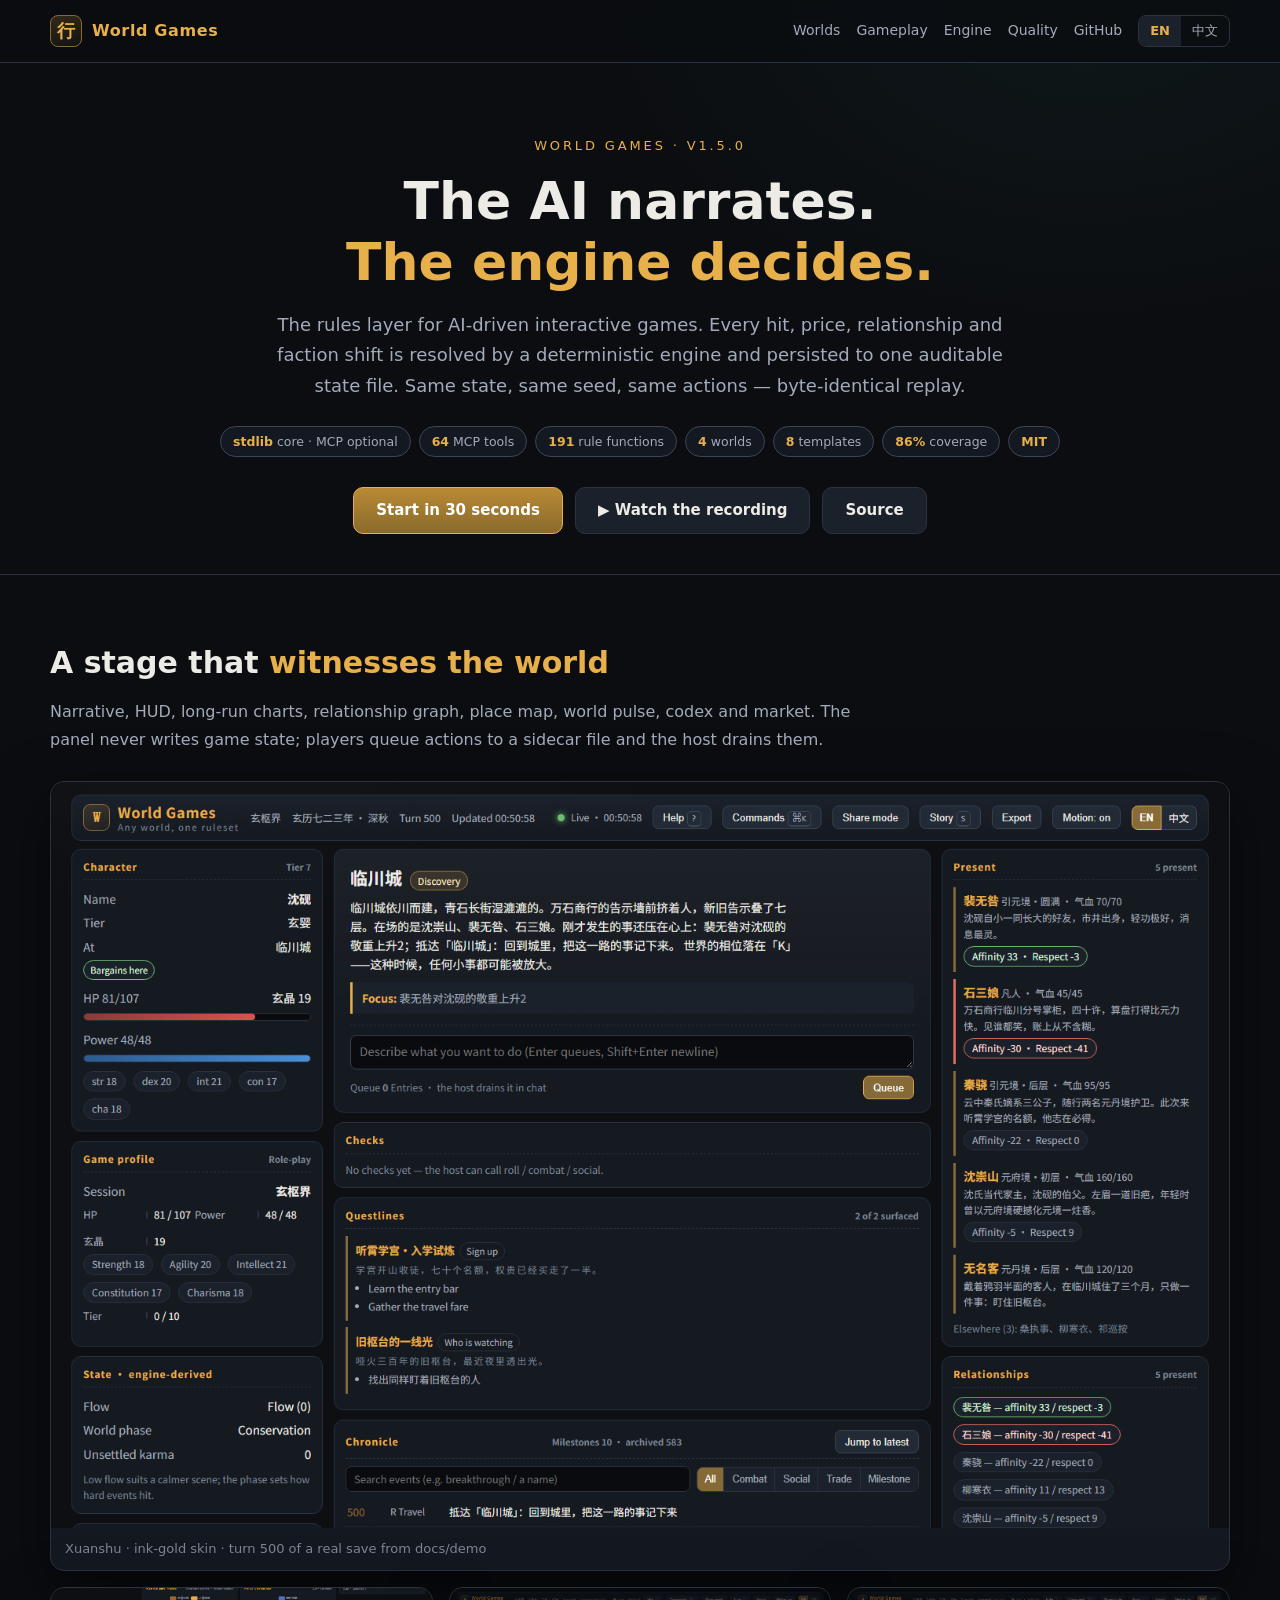
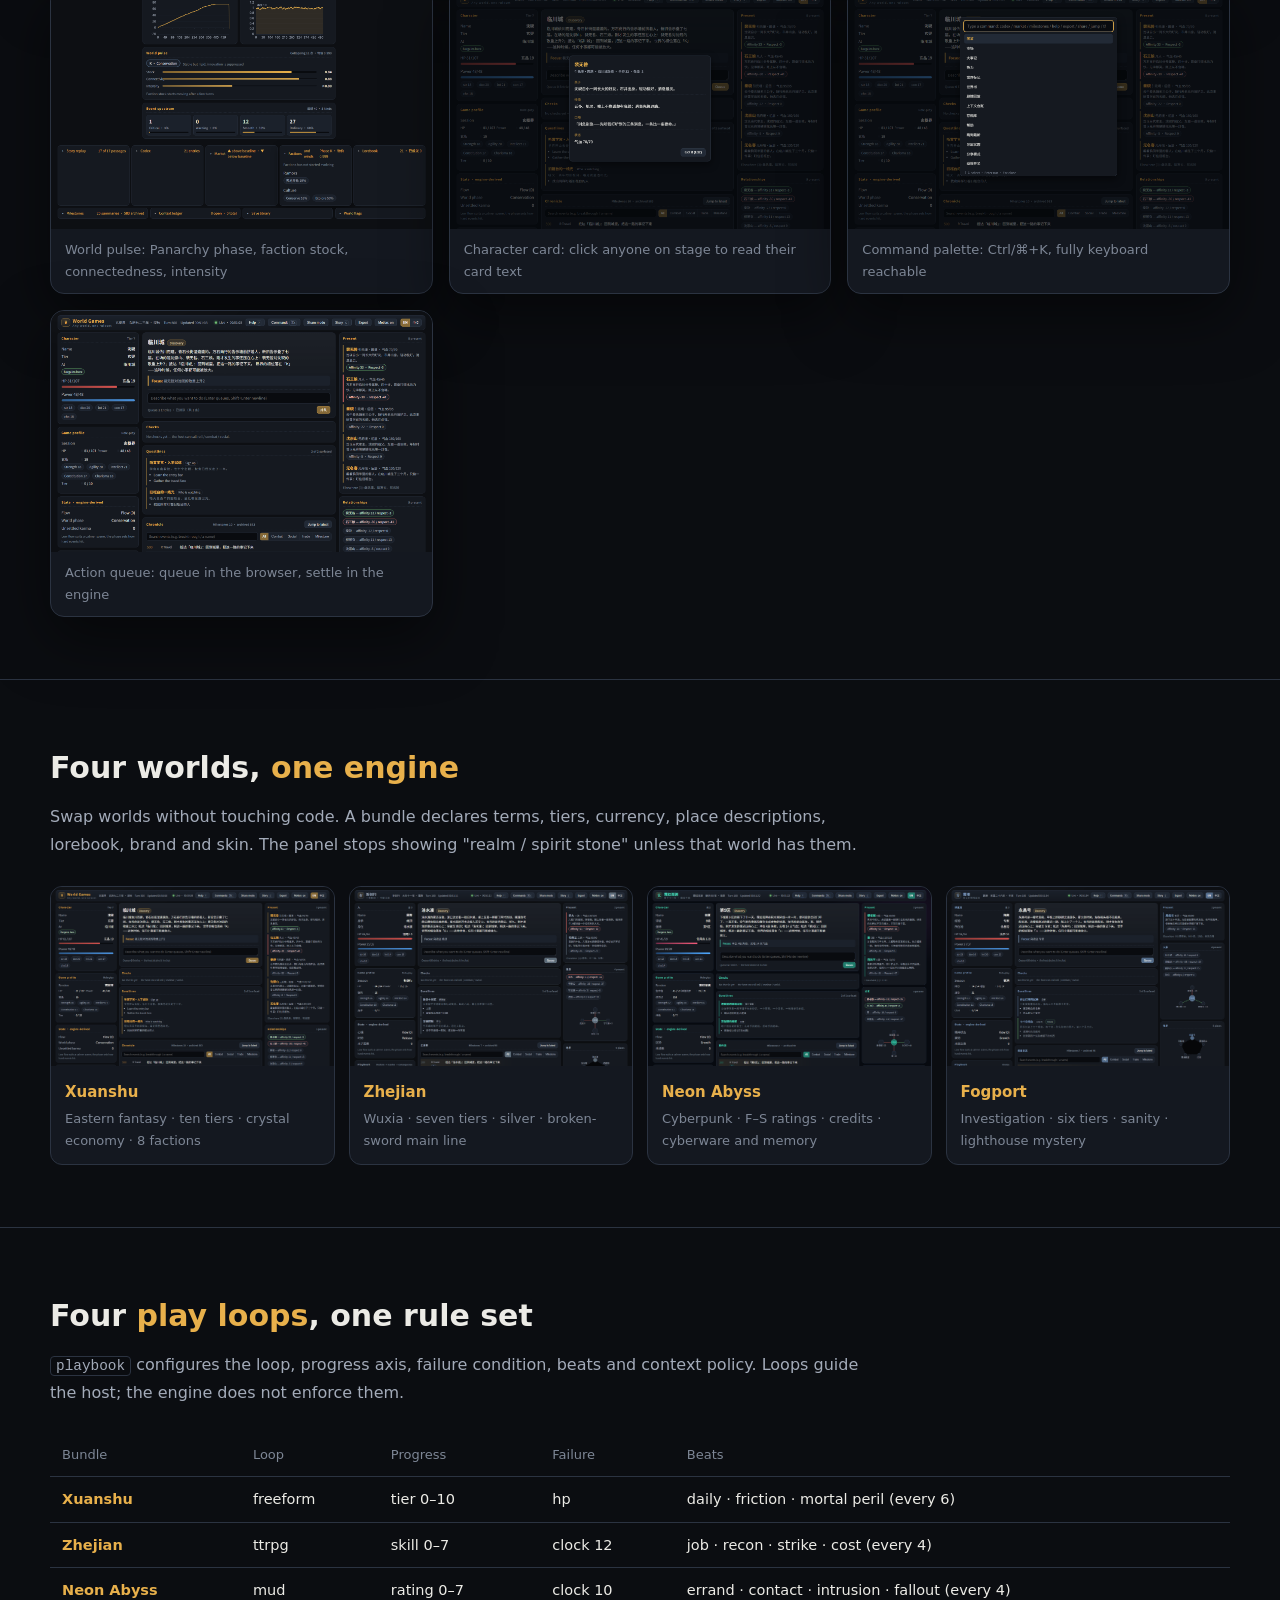
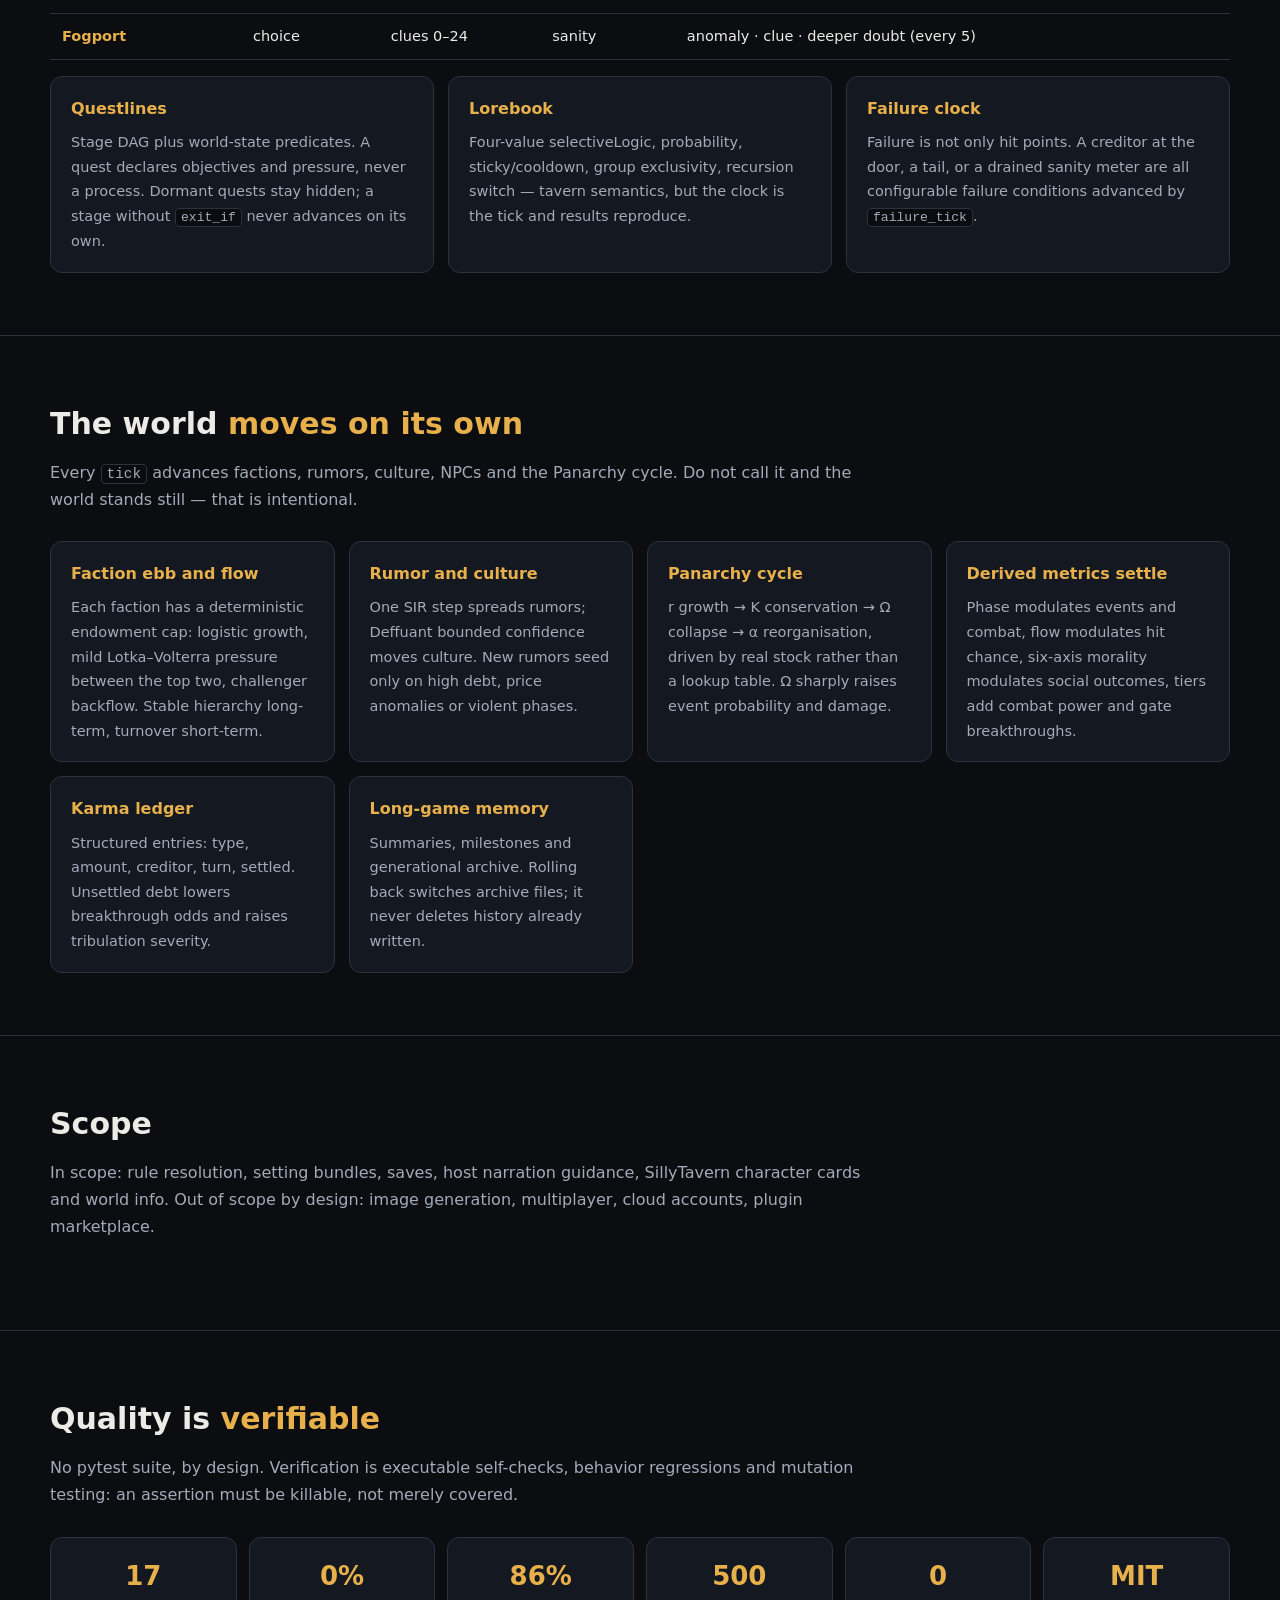
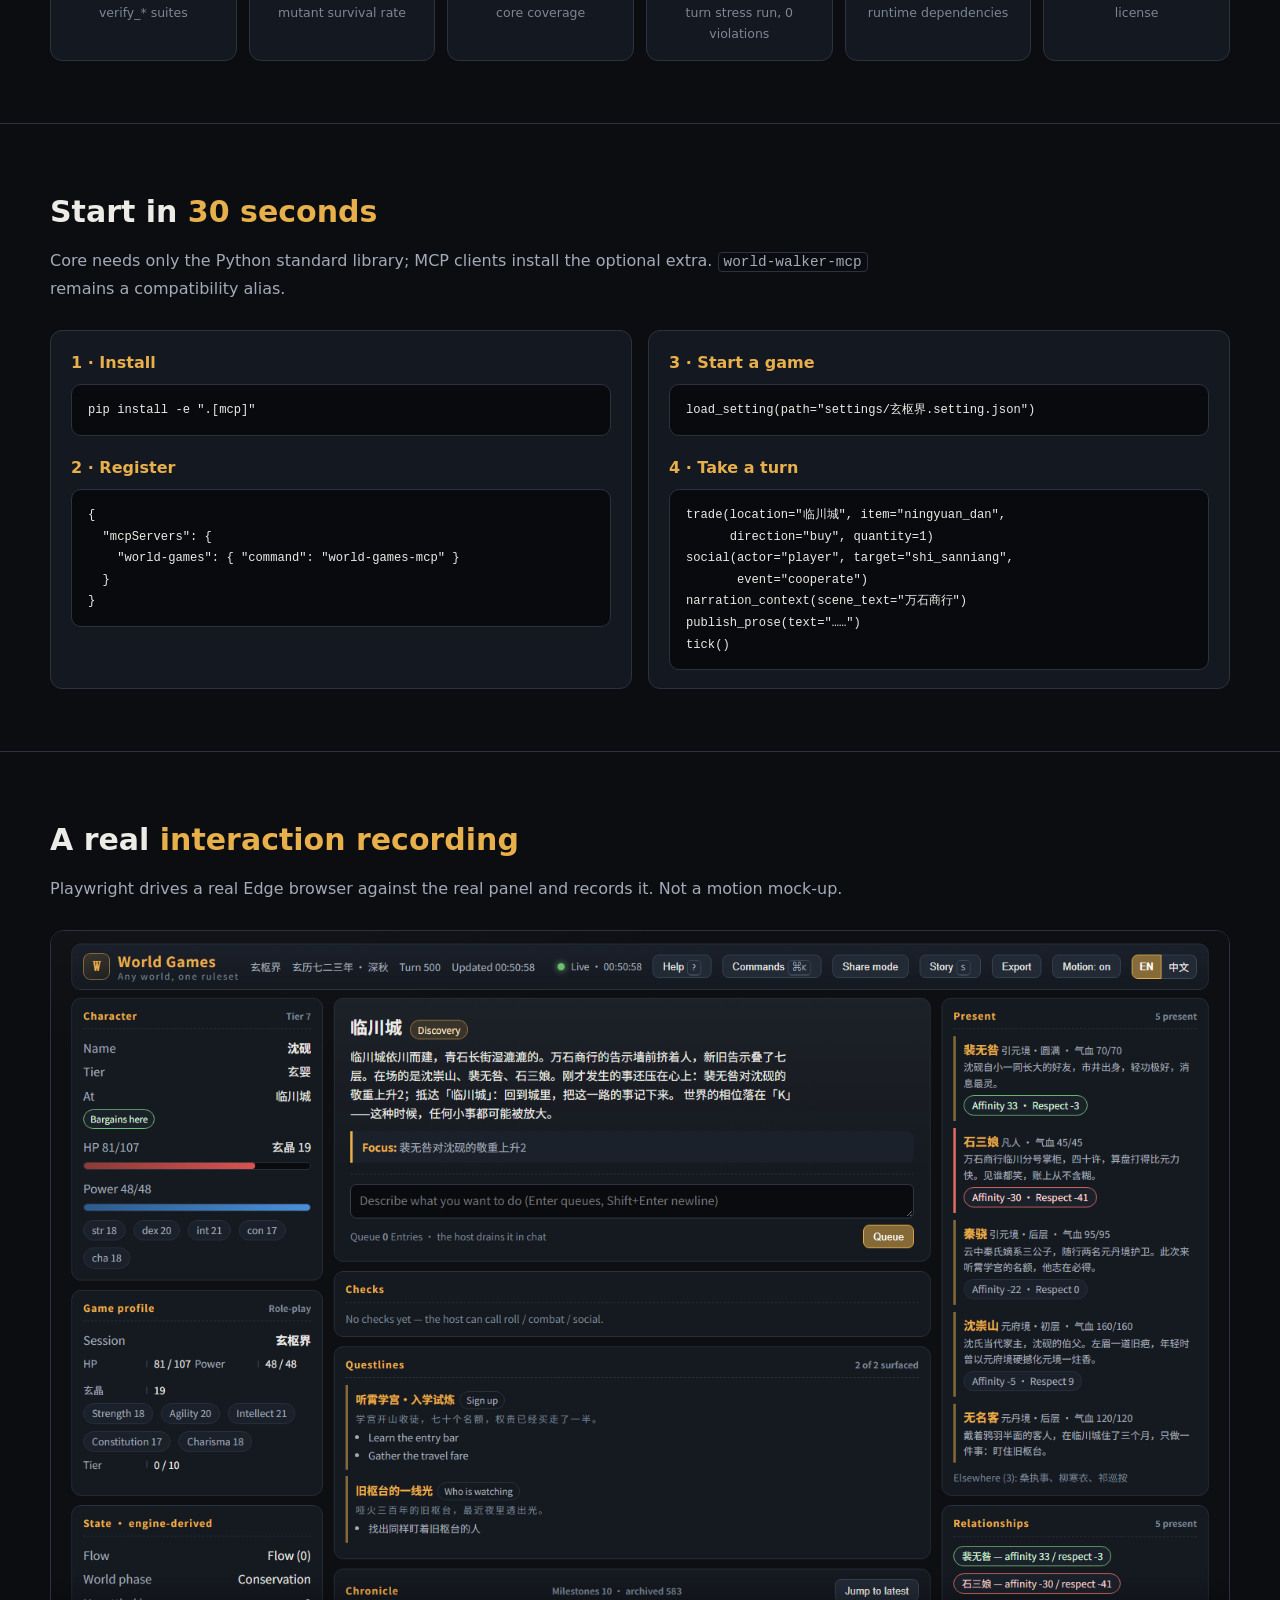
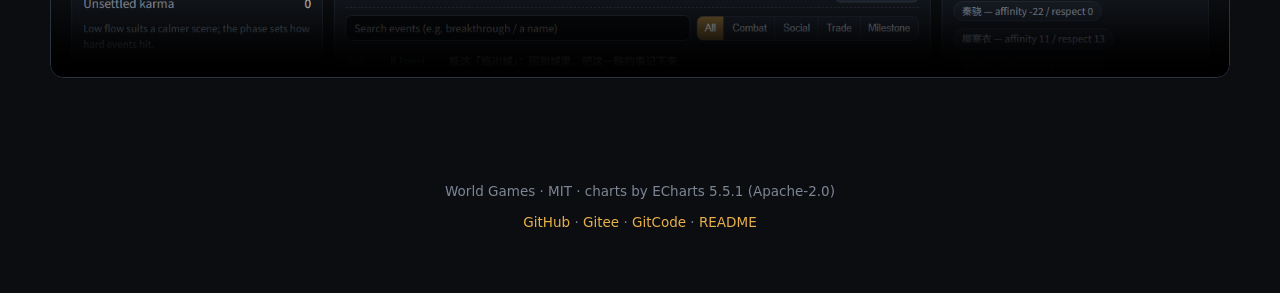
==== docs/index.html @ 20f10ef9 "chore(release): exe 走 Release 附件，不再进 git 历史 31 MB 二进制进仓库会让每次 clone 永久变重，且经 REST API 上传时 超出该网络下的可靠传输边" ====
<!DOCTYPE html>
<html lang="en">
<head>
<meta charset="UTF-8" />
<meta name="viewport" content="width=device-width, initial-scale=1" />
<title>World Games — the AI narrates, the engine decides</title>
<meta name="description" content="The rules layer for AI-driven interactive games: deterministic rule resolution, 64 MCP tools, a read-only live stage, four playable worlds." />
<meta property="og:title" content="World Games" />
<meta property="og:description" content="The AI narrates. The engine decides. 191 rule functions, 64 MCP tools, 4 playable worlds." />
<meta property="og:image" content="screenshots/stage-xuanshu.png" />
<meta property="og:type" content="website" />
<link rel="icon" href="data:image/svg+xml,%3Csvg xmlns='http://www.w3.org/2000/svg' viewBox='0 0 32 32'%3E%3Crect width='32' height='32' rx='7' fill='%230d0f13'/%3E%3Ctext x='16' y='22.5' font-size='17' text-anchor='middle' fill='%23e8b04b' font-family='serif'%3E%E8%A1%8C%3C/text%3E%3C/svg%3E" />
<style>
  :root {
    --bg: #0b0d11; --surface: #141820; --surface2: #1b212b; --line: #2b3341;
    --text: #ecebe6; --dim: #a3abb9; --faint: #7d8695;
    --accent: #e8b04b; --accent-dim: #8a6a2c; --danger: #e06c62; --success: #6fbf73;
  }
  * { box-sizing: border-box; margin: 0; padding: 0; }
  html { scroll-behavior: smooth; }
  body {
    background:
      radial-gradient(1200px 700px at 15% -10%, rgba(232,176,75,.06), transparent 60%),
      radial-gradient(900px 600px at 85% 0%, rgba(79,224,192,.05), transparent 55%),
      var(--bg);
    color: var(--text);
    font: 16px/1.7 system-ui, -apple-system, "Segoe UI", Roboto, sans-serif;
    -webkit-font-smoothing: antialiased;
  }
  a { color: var(--accent); text-decoration: none; }
  a:hover { text-decoration: underline; }
  code, pre { font-family: ui-monospace, "Cascadia Code", Consolas, monospace; }
  pre {
    background: #080a0e; border: 1px solid var(--line); border-radius: 10px;
    padding: 14px 16px; overflow: auto; font-size: 13.5px; line-height: 1.6;
  }
  code { background: #0a0c10; border: 1px solid var(--line); border-radius: 4px;
         padding: 1px 5px; font-size: .9em; }
  pre code { background: none; border: 0; padding: 0; }
  .wrap { width: min(1180px, calc(100% - 40px)); margin: 0 auto; }

  nav {
    position: sticky; top: 0; z-index: 20;
    background: rgba(11,13,17,.86); backdrop-filter: blur(10px);
    border-bottom: 1px solid var(--line);
  }
  nav .wrap { display: flex; align-items: center; gap: 18px; height: 62px; flex-wrap: wrap; }
  .brand { display: flex; align-items: center; gap: 10px; }
  .seal {
    width: 32px; height: 32px; display: grid; place-items: center;
    border: 1px solid var(--accent-dim); border-radius: 8px;
    background: linear-gradient(160deg, rgba(232,176,75,.18), rgba(232,176,75,.04));
    color: var(--accent); font-family: Georgia, serif; font-weight: 700; font-size: 18px;
  }
  .brand b { font-size: 16px; color: var(--accent); letter-spacing: .04em; }
  nav .links { margin-left: auto; display: flex; gap: 16px; flex-wrap: wrap; align-items: center; }
  nav .links a { color: var(--dim); font-size: 14px; }
  nav .links a:hover { color: var(--text); }
  .lang { display: inline-flex; border: 1px solid var(--line); border-radius: 8px; overflow: hidden; }
  .lang button {
    background: transparent; border: 0; color: var(--dim); cursor: pointer;
    font: inherit; font-size: 13px; padding: 4px 11px;
  }
  .lang button[aria-pressed="true"] { background: var(--surface2); color: var(--accent); font-weight: 600; }

  header.hero { padding: 72px 0 40px; text-align: center; }
  .eyebrow { color: var(--accent); font-size: 13px; letter-spacing: .22em; text-transform: uppercase; }
  h1 { font-size: clamp(30px, 5vw, 52px); line-height: 1.18; margin: 14px 0 16px; font-weight: 700; }
  h1 .accent { color: var(--accent); }
  .lede { color: var(--dim); font-size: clamp(15px, 1.5vw, 18px); max-width: 760px; margin: 0 auto; }
  .badges { display: flex; gap: 8px; justify-content: center; flex-wrap: wrap; margin: 24px 0 30px; }
  .badge {
    font-size: 12.5px; color: var(--dim); border: 1px solid #3b4657;
    background: var(--surface); border-radius: 999px; padding: 4px 12px;
  }
  .badge b { color: var(--accent); font-weight: 600; }
  .cta { display: flex; gap: 12px; justify-content: center; flex-wrap: wrap; }
  .btn {
    display: inline-flex; align-items: center; gap: 8px; min-height: 44px;
    padding: 10px 22px; border-radius: 10px; font-size: 15px; font-weight: 600;
    border: 1px solid var(--line); background: var(--surface2); color: var(--text);
    transition: .18s;
  }
  .btn:hover { text-decoration: none; border-color: var(--accent-dim); transform: translateY(-1px); }
  .btn.primary { background: linear-gradient(180deg, #b98a35, var(--accent-dim)); border-color: var(--accent); color: #fff; }

  section { padding: 62px 0; border-top: 1px solid var(--line); }
  h2 { font-size: clamp(22px, 3vw, 30px); margin-bottom: 10px; }
  h2 .accent { color: var(--accent); }
  .sub { color: var(--dim); margin-bottom: 28px; max-width: 820px; }

  .shot {
    border: 1px solid var(--line); border-radius: 14px; overflow: hidden;
    background: var(--surface); box-shadow: 0 20px 60px rgba(0,0,0,.5);
  }
  .shot img { display: block; width: 100%; height: auto; }
  .caption { color: var(--faint); font-size: 13px; padding: 10px 14px; }

  .grid2 { display: grid; grid-template-columns: repeat(auto-fit, minmax(300px, 1fr)); gap: 16px; }
  .grid3 { display: grid; grid-template-columns: repeat(auto-fit, minmax(240px, 1fr)); gap: 14px; }
  .card {
    background: var(--surface); border: 1px solid var(--line); border-radius: 12px;
    padding: 18px 20px;
  }
  .card h3 { font-size: 16px; color: var(--accent); margin-bottom: 8px; }
  .card p { color: var(--dim); font-size: 14.5px; }

  table { width: 100%; border-collapse: collapse; font-size: 14.5px; }
  th, td { text-align: left; padding: 10px 12px; border-bottom: 1px solid var(--line); vertical-align: top; }
  th { color: var(--faint); font-weight: 500; font-size: 13px; }
  td b { color: var(--accent); }
  .scroll { overflow-x: auto; }

  .worlds { display: grid; grid-template-columns: repeat(auto-fit, minmax(250px, 1fr)); gap: 14px; }
  .world { border: 1px solid var(--line); border-radius: 12px; overflow: hidden; background: var(--surface); }
  .world img { width: 100%; display: block; }
  .world div { padding: 12px 14px; }
  .world b { color: var(--accent); font-size: 15px; }
  .world span { display: block; color: var(--faint); font-size: 13px; margin-top: 3px; }

  .metrics { display: grid; grid-template-columns: repeat(auto-fit, minmax(140px, 1fr)); gap: 12px; }
  .metric { background: var(--surface); border: 1px solid var(--line); border-radius: 12px; padding: 16px; text-align: center; }
  .metric .n { font-size: 26px; font-weight: 700; color: var(--accent); font-variant-numeric: tabular-nums; }
  .metric .l { font-size: 12.5px; color: var(--faint); margin-top: 4px; }

  footer { padding: 40px 0 60px; color: var(--faint); font-size: 13.5px; text-align: center; }
  video { width: 100%; display: block; border-radius: 14px; border: 1px solid var(--line); background: #000; }

  /* 语言切换：未选中的语言整段隐藏，且不能与页面布局规则打架。
     用 :not([data-active=...]) 直接命中"当前不显示的语言"，
     避免 .world span { display:block } 这类更具体的规则把 hidden 覆盖掉。 */
  html[data-active="en"] [data-lang="zh"],
  html[data-active="zh"] [data-lang="en"] { display: none !important; }
  /* Before the toggle script runs (or if JS is blocked) stay English-only,
     never show both languages stacked. */
  html:not([data-active]) [data-lang="zh"] { display: none !important; }
  html[data-active="en"] tr[data-lang="zh"],
  html[data-active="zh"] tr[data-lang="en"] { display: none !important; }
  html[data-active="en"] li[data-lang="zh"],
  html[data-active="zh"] li[data-lang="en"] { display: none !important; }
  tr[data-lang] { display: table-row; }
  li[data-lang] { display: list-item; }

  @media (prefers-reduced-motion: reduce) { * { animation: none !important; transition: none !important; } }
</style>
</head>
<body>

<nav>
  <div class="wrap">
    <span class="brand"><span class="seal">行</span><b>World Games</b></span>
    <span class="links">
      <a href="#worlds"><span data-lang="en">Worlds</span><span data-lang="zh">四套世界</span></a>
      <a href="#gameplay"><span data-lang="en">Gameplay</span><span data-lang="zh">玩法</span></a>
      <a href="#mechanics"><span data-lang="en">Engine</span><span data-lang="zh">引擎</span></a>
      <a href="#quality"><span data-lang="en">Quality</span><span data-lang="zh">质量</span></a>
      <a href="https://github.com/badhope/world-walker">GitHub</a>
      <span class="lang" role="group" aria-label="Language">
        <button type="button" data-set-lang="en" aria-pressed="true">EN</button>
        <button type="button" data-set-lang="zh" aria-pressed="false">中文</button>
      </span>
    </span>
  </div>
</nav>

<header class="hero">
  <div class="wrap">
    <p class="eyebrow">World Games · v1.5.0</p>
    <h1>
      <span data-lang="en">The AI narrates.<br /><span class="accent">The engine decides.</span></span>
      <span data-lang="zh">AI 负责叙述，<span class="accent">引擎负责结算</span></span>
    </h1>
    <p class="lede">
      <span data-lang="en">The rules layer for AI-driven interactive games. Every hit, price, relationship and
      faction shift is resolved by a deterministic engine and persisted to one auditable state file.
      Same state, same seed, same actions — byte-identical replay.</span>
      <span data-lang="zh">AI 互动游戏的规则层。每一次命中、价格、关系与势力变化都由确定性引擎结算，
      写进同一份可审计的状态文件。相同状态、种子与行动序列，逐字节可复现。</span>
    </p>
    <div class="badges">
      <span class="badge"><b data-lang="en">stdlib</b><b data-lang="zh">标准库</b> <span data-lang="en">core · MCP optional</span><span data-lang="zh">核心 · MCP 可选</span></span>
      <span class="badge"><b>64</b> <span data-lang="en">MCP tools</span><span data-lang="zh">个 MCP 工具</span></span>
      <span class="badge"><b>191</b> <span data-lang="en">rule functions</span><span data-lang="zh">个规则函数</span></span>
      <span class="badge"><b>4</b> <span data-lang="en">worlds</span><span data-lang="zh">套世界</span></span>
      <span class="badge"><b>8</b> <span data-lang="en">templates</span><span data-lang="zh">套模板</span></span>
      <span class="badge"><b>86%</b> <span data-lang="en">coverage</span><span data-lang="zh">覆盖率</span></span>
      <span class="badge"><b>MIT</b></span>
    </div>
    <div class="cta">
      <a class="btn primary" href="#quickstart"><span data-lang="en">Start in 30 seconds</span><span data-lang="zh">三十秒上手</span></a>
      <a class="btn" href="screenshots/walkthrough.mp4"><span data-lang="en">▶ Watch the recording</span><span data-lang="zh">▶ 看交互录屏</span></a>
      <a class="btn" href="https://github.com/badhope/world-walker"><span data-lang="en">Source</span><span data-lang="zh">查看源码</span></a>
    </div>
  </div>
</header>

<section id="stage">
  <div class="wrap">
    <h2><span data-lang="en">A stage that <span class="accent">witnesses the world</span></span><span data-lang="zh">主舞台：<span class="accent">看世界怎么动</span></span></h2>
    <p class="sub">
      <span data-lang="en">Narrative, HUD, long-run charts, relationship graph, place map, world pulse, codex and market.
      The panel never writes game state; players queue actions to a sidecar file and the host drains them.</span>
      <span data-lang="zh">叙事、状态、曲线、关系网、地点图、世界脉搏、图鉴与市场。
      面板不写游戏状态；玩家把行动排进侧写队列，由宿主取走结算。</span>
    </p>
    <div class="shot">
      <img src="screenshots/stage-xuanshu.png" alt="Live stage, turn 500 of a real save" loading="lazy" />
      <div class="caption">
        <span data-lang="en">Xuanshu · ink-gold skin · turn 500 of a real save from docs/demo</span>
        <span data-lang="zh">玄枢界 · 墨金皮肤 · 第 500 回合（来自 docs/demo 的真实演示存档）</span>
      </div>
    </div>
    <div class="grid2" style="margin-top:16px">
      <div class="shot"><img src="screenshots/drawer-world.png" alt="World pulse" loading="lazy" /><div class="caption"><span data-lang="en">World pulse: Panarchy phase, faction stock, connectedness, intensity</span><span data-lang="zh">世界脉搏：Panarchy 相位 / 势力存量 / 连接度 / 烈度</span></div></div>
      <div class="shot"><img src="screenshots/character-card.png" alt="Character card" loading="lazy" /><div class="caption"><span data-lang="en">Character card: click anyone on stage to read their card text</span><span data-lang="zh">角色卡：点开在场人物，读卡面文字</span></div></div>
      <div class="shot"><img src="screenshots/command-palette.png" alt="Command palette" loading="lazy" /><div class="caption"><span data-lang="en">Command palette: Ctrl/⌘+K, fully keyboard reachable</span><span data-lang="zh">命令面板：Ctrl/⌘+K，全键盘可达</span></div></div>
      <div class="shot"><img src="screenshots/action-queue.png" alt="Action queue" loading="lazy" /><div class="caption"><span data-lang="en">Action queue: queue in the browser, settle in the engine</span><span data-lang="zh">行动队列：浏览器排队，引擎结算</span></div></div>
    </div>
  </div>
</section>

<section id="worlds">
  <div class="wrap">
    <h2><span data-lang="en">Four worlds, <span class="accent">one engine</span></span><span data-lang="zh">四套世界，<span class="accent">同一套引擎</span></span></h2>
    <p class="sub">
      <span data-lang="en">Swap worlds without touching code. A bundle declares terms, tiers, currency, place
      descriptions, lorebook, brand and skin. The panel stops showing "realm / spirit stone" unless that world has them.</span>
      <span data-lang="zh">换世界不改代码。设定包里写清术语、等级阶梯、货币、地点描写、世界书、品牌与皮肤。
      面板上不会再出现"境界 / 灵石 / 修行轨"——除非这个世界本就该有。</span>
    </p>
    <div class="worlds">
      <div class="world"><img src="screenshots/stage-xuanshu.png" alt="Xuanshu" loading="lazy" /><div><b>Xuanshu</b><span><span data-lang="en">Eastern fantasy · ten tiers · crystal economy · 8 factions</span><span data-lang="zh">东方玄幻 · 十阶修行 · 玄晶经济 · 8 势力</span></span></div></div>
      <div class="world"><img src="screenshots/stage-ink.png" alt="Zhejian" loading="lazy" /><div><b>Zhejian</b><span><span data-lang="en">Wuxia · seven tiers · silver · broken-sword main line</span><span data-lang="zh">武侠 · 七阶身手 · 银两 · 断剑主线</span></span></div></div>
      <div class="world"><img src="screenshots/stage-neon.png" alt="Neon Abyss" loading="lazy" /><div><b>Neon Abyss</b><span><span data-lang="en">Cyberpunk · F–S ratings · credits · cyberware and memory</span><span data-lang="zh">赛博朋克 · F–S 评级 · 信用点 · 义体与记忆</span></span></div></div>
      <div class="world"><img src="screenshots/stage-neutral.png" alt="Fogport" loading="lazy" /><div><b>Fogport</b><span><span data-lang="en">Investigation · six tiers · sanity · lighthouse mystery</span><span data-lang="zh">调查悬疑 · 六阶调查 · 理智 · 灯塔谜题</span></span></div></div>
    </div>
  </div>
</section>

<section id="gameplay">
  <div class="wrap">
    <h2><span data-lang="en">Four <span class="accent">play loops</span>, one rule set</span><span data-lang="zh">四种<span class="accent">玩法循环</span>，同一套规则</span></h2>
    <p class="sub">
      <span data-lang="en"><code>playbook</code> configures the loop, progress axis, failure condition, beats and
      context policy. Loops guide the host; the engine does not enforce them.</span>
      <span data-lang="zh"><code>playbook</code> 配置循环类型、进度轴、失败条件、节拍和上下文策略。
      玩法循环是宿主叙事指引，不由引擎强制执行。</span>
    </p>
    <div class="scroll">
      <table>
        <thead>
          <tr>
            <th><span data-lang="en">Bundle</span><span data-lang="zh">设定包</span></th>
            <th><span data-lang="en">Loop</span><span data-lang="zh">玩法循环</span></th>
            <th><span data-lang="en">Progress</span><span data-lang="zh">进度轴</span></th>
            <th><span data-lang="en">Failure</span><span data-lang="zh">失败条件</span></th>
            <th><span data-lang="en">Beats</span><span data-lang="zh">节拍</span></th>
          </tr>
        </thead>
        <tbody>
          <tr>
            <td><b>Xuanshu</b></td>
            <td><span data-lang="en">freeform</span><span data-lang="zh">自由推进 freeform</span></td>
            <td><span data-lang="en">tier 0–10</span><span data-lang="zh">修行阶 0–10</span></td>
            <td><span data-lang="en">hp</span><span data-lang="zh">重伤退场（hp）</span></td>
            <td><span data-lang="en">daily · friction · mortal peril (every 6)</span><span data-lang="zh">日常修行 → 势力摩擦 → 生死一线（每 6 回合）</span></td>
          </tr>
          <tr>
            <td><b>Zhejian</b></td>
            <td><span data-lang="en">ttrpg</span><span data-lang="zh">声明→判定→后果 ttrpg</span></td>
            <td><span data-lang="en">skill 0–7</span><span data-lang="zh">身手 0–7</span></td>
            <td><span data-lang="en">clock 12</span><span data-lang="zh">债主上门（clock 12）</span></td>
            <td><span data-lang="en">job · recon · strike · cost (every 4)</span><span data-lang="zh">接活 → 踩点 → 动手 → 代价（每 4 回合）</span></td>
          </tr>
          <tr>
            <td><b>Neon Abyss</b></td>
            <td><span data-lang="en">mud</span><span data-lang="zh">地点与命令 mud</span></td>
            <td><span data-lang="en">rating 0–7</span><span data-lang="zh">评级 0–7</span></td>
            <td><span data-lang="en">clock 10</span><span data-lang="zh">被盯上（clock 10）</span></td>
            <td><span data-lang="en">errand · contact · intrusion · fallout (every 4)</span><span data-lang="zh">跑腿 → 接头 → 侵入 → 翻车（每 4 回合）</span></td>
          </tr>
          <tr>
            <td><b>Fogport</b></td>
            <td><span data-lang="en">choice</span><span data-lang="zh">选项推进 choice</span></td>
            <td><span data-lang="en">clues 0–24</span><span data-lang="zh">线索 0–24</span></td>
            <td><span data-lang="en">sanity</span><span data-lang="zh">理智（sanity）</span></td>
            <td><span data-lang="en">anomaly · clue · deeper doubt (every 5)</span><span data-lang="zh">异常 → 线索 → 更深的疑问（每 5 回合）</span></td>
          </tr>
        </tbody>
      </table>
    </div>
    <div class="grid3" style="margin-top:16px">
      <div class="card"><h3><span data-lang="en">Questlines</span><span data-lang="zh">事业线</span></h3><p><span data-lang="en">Stage DAG plus world-state predicates. A quest declares objectives and pressure, never a process. Dormant quests stay hidden; a stage without <code>exit_if</code> never advances on its own.</span><span data-lang="zh">stage DAG + 世界状态谓词。任务只声明目标与压力，不声明过程；dormant 的线不显示，没 <code>exit_if</code> 的一幕永不自动推进。</span></p></div>
      <div class="card"><h3><span data-lang="en">Lorebook</span><span data-lang="zh">世界书</span></h3><p><span data-lang="en">Four-value selectiveLogic, probability, sticky/cooldown, group exclusivity, recursion switch — tavern semantics, but the clock is the tick and results reproduce.</span><span data-lang="zh">selectiveLogic 四值、概率、sticky/cooldown、同组互斥、递归开关——与酒馆语义对齐，但时间是 tick，可复现。</span></p></div>
      <div class="card"><h3><span data-lang="en">Failure clock</span><span data-lang="zh">失败钟</span></h3><p><span data-lang="en">Failure is not only hit points. A creditor at the door, a tail, or a drained sanity meter are all configurable failure conditions advanced by <code>failure_tick</code>.</span><span data-lang="zh">不是"扣血才算失败"：债主上门、被盯上、理智耗尽都是可配置的失败条件，由 <code>failure_tick</code> 推进。</span></p></div>
    </div>
  </div>
</section>

<section id="mechanics">
  <div class="wrap">
    <h2><span data-lang="en">The world <span class="accent">moves on its own</span></span><span data-lang="zh">世界<span class="accent">自己会动</span></span></h2>
    <p class="sub">
      <span data-lang="en">Every <code>tick</code> advances factions, rumors, culture, NPCs and the Panarchy cycle.
      Do not call it and the world stands still — that is intentional.</span>
      <span data-lang="zh">宿主调用 <code>tick</code> 时推进世界演化，包括势力、谣言、风气、NPC 与 Panarchy 相位。
      不调用时世界不会自行推进。</span>
    </p>
    <div class="grid3">
      <div class="card"><h3><span data-lang="en">Faction ebb and flow</span><span data-lang="zh">势力消长</span></h3><p><span data-lang="en">Each faction has a deterministic endowment cap: logistic growth, mild Lotka–Volterra pressure between the top two, challenger backflow. Stable hierarchy long-term, turnover short-term.</span><span data-lang="zh">每个势力有确定性禀赋上限，logistic 增长 + 头部两家 Lotka–Volterra 温和压制 + 挑战者回流。长期有格局，短期有换手。</span></p></div>
      <div class="card"><h3><span data-lang="en">Rumor and culture</span><span data-lang="zh">谣言与风气</span></h3><p><span data-lang="en">One SIR step spreads rumors; Deffuant bounded confidence moves culture. New rumors seed only on high debt, price anomalies or violent phases.</span><span data-lang="zh">SIR 一步传播谣言，Deffuant 有界信任推动风气。业债高、物价异动、相位剧烈时才播种新传闻。</span></p></div>
      <div class="card"><h3><span data-lang="en">Panarchy cycle</span><span data-lang="zh">Panarchy 四段环</span></h3><p><span data-lang="en">r growth → K conservation → Ω collapse → α reorganisation, driven by real stock rather than a lookup table. Ω sharply raises event probability and damage.</span><span data-lang="zh">r 增长 → K 守恒 → Ω 崩溃 → α 重组，由真实存量驱动，不是查表。Ω 期事件概率与伤害显著更高。</span></p></div>
      <div class="card"><h3><span data-lang="en">Derived metrics settle</span><span data-lang="zh">派生指标进结算</span></h3><p><span data-lang="en">Phase modulates events and combat, flow modulates hit chance, six-axis morality modulates social outcomes, tiers add combat power and gate breakthroughs.</span><span data-lang="zh">相位调制事件与战斗，心流调制命中，六维道德调制社交，等级阶梯给战力加成并限制突破。</span></p></div>
      <div class="card"><h3><span data-lang="en">Karma ledger</span><span data-lang="zh">因果债</span></h3><p><span data-lang="en">Structured entries: type, amount, creditor, turn, settled. Unsettled debt lowers breakthrough odds and raises tribulation severity.</span><span data-lang="zh">结构化账本：类型 / 金额 / 债主 / 回合 / 是否结清。未清债务压低突破成功率，并进入"天劫"强度。</span></p></div>
      <div class="card"><h3><span data-lang="en">Long-game memory</span><span data-lang="zh">长局记忆</span></h3><p><span data-lang="en">Summaries, milestones and generational archive. Rolling back switches archive files; it never deletes history already written.</span><span data-lang="zh">摘要 + 大事记 + 世代归档。回退只切换归档文件，绝不删除已写下的历史。</span></p></div>
    </div>
  </div>
</section>

<section id="compare">
  <div class="wrap">
    <h2><span data-lang="en">Scope</span><span data-lang="zh">项目<span class="accent">范围</span></span></h2>
    <p class="sub">
      <span data-lang="en">In scope: rule resolution, setting bundles, saves, host narration guidance, SillyTavern
      character cards and world info. Out of scope by design: image generation, multiplayer, cloud accounts,
      plugin marketplace.</span>
      <span data-lang="zh">提供规则结算、设定包、存档和宿主叙事指引，并支持读取 SillyTavern 角色卡与世界书。
      明确不做：图像生成、多人联机、云端账号体系、插件市场。</span>
    </p>
  </div>
</section>

<section id="quality">
  <div class="wrap">
    <h2><span data-lang="en">Quality is <span class="accent">verifiable</span></span><span data-lang="zh">质量是<span class="accent">可验证的</span></span></h2>
    <p class="sub">
      <span data-lang="en">No pytest suite, by design. Verification is executable self-checks, behavior regressions
      and mutation testing: an assertion must be killable, not merely covered.</span>
      <span data-lang="zh">没有 pytest 套件，这是设计选择。验证包括可执行自检、行为回归和变异测试：
      断言必须能被"改坏代码"杀死，而不是只被覆盖率统计到。</span>
    </p>
    <div class="metrics">
      <div class="metric"><div class="n">17</div><div class="l"><span data-lang="en">verify_* suites</span><span data-lang="zh">个 verify_* 自检</span></div></div>
      <div class="metric"><div class="n">0%</div><div class="l"><span data-lang="en">mutant survival rate</span><span data-lang="zh">变异存活率</span></div></div>
      <div class="metric"><div class="n">86%</div><div class="l"><span data-lang="en">core coverage</span><span data-lang="zh">核心域覆盖率</span></div></div>
      <div class="metric"><div class="n">500</div><div class="l"><span data-lang="en">turn stress run, 0 violations</span><span data-lang="zh">轮真实压测，0 违规</span></div></div>
      <div class="metric"><div class="n">0</div><div class="l"><span data-lang="en">runtime dependencies</span><span data-lang="zh">个运行时依赖</span></div></div>
      <div class="metric"><div class="n">MIT</div><div class="l"><span data-lang="en">license</span><span data-lang="zh">许可</span></div></div>
    </div>
  </div>
</section>

<section id="quickstart">
  <div class="wrap">
    <h2><span data-lang="en">Start in <span class="accent">30 seconds</span></span><span data-lang="zh">三十秒<span class="accent">上手</span></span></h2>
    <p class="sub">
      <span data-lang="en">Core needs only the Python standard library; MCP clients install the optional extra.
      <code>world-walker-mcp</code> remains a compatibility alias.</span>
      <span data-lang="zh">核心仅需 Python 标准库；MCP 客户端需要安装可选依赖。旧命令 world-walker-mcp 保留为兼容别名。</span>
    </p>
    <div class="grid2">
      <div class="card">
        <h3>1 · <span data-lang="en">Install</span><span data-lang="zh">安装</span></h3>
        <pre><code>pip install -e ".[mcp]"</code></pre>
        <h3 style="margin-top:18px">2 · <span data-lang="en">Register</span><span data-lang="zh">接入</span></h3>
        <pre><code>{
  "mcpServers": {
    "world-games": { "command": "world-games-mcp" }
  }
}</code></pre>
      </div>
      <div class="card">
        <h3>3 · <span data-lang="en">Start a game</span><span data-lang="zh">开一局</span></h3>
        <pre><code>load_setting(path="settings/玄枢界.setting.json")</code></pre>
        <h3 style="margin-top:18px">4 · <span data-lang="en">Take a turn</span><span data-lang="zh">走一步</span></h3>
        <pre><code>trade(location="临川城", item="ningyuan_dan",
      direction="buy", quantity=1)
social(actor="player", target="shi_sanniang",
       event="cooperate")
narration_context(scene_text="万石商行")
publish_prose(text="……")
tick()</code></pre>
      </div>
    </div>
  </div>
</section>

<section id="video">
  <div class="wrap">
    <h2><span data-lang="en">A real <span class="accent">interaction recording</span></span><span data-lang="zh">真实交互<span class="accent">录屏</span></span></h2>
    <p class="sub">
      <span data-lang="en">Playwright drives a real Edge browser against the real panel and records it. Not a motion mock-up.</span>
      <span data-lang="zh">Playwright 在真实 Edge 中操作真实面板并录制，不是动效演示稿。</span>
    </p>
    <video controls preload="metadata" poster="screenshots/stage-xuanshu.png">
      <source src="screenshots/walkthrough.mp4" type="video/mp4" />
      <span data-lang="en">Your browser does not support video. <a href="screenshots/walkthrough.mp4">Download it</a>.</span>
      <span data-lang="zh">你的浏览器不支持 video 标签，可直接 <a href="screenshots/walkthrough.mp4">下载观看</a>。</span>
    </video>
  </div>
</section>

<footer>
  <div class="wrap">
    <p>World Games · MIT · <span data-lang="en">charts by ECharts 5.5.1 (Apache-2.0)</span><span data-lang="zh">图表库 ECharts 5.5.1（Apache-2.0）</span></p>
    <p style="margin-top:8px">
      <a href="https://github.com/badhope/world-walker">GitHub</a> ·
      <a href="https://gitee.com/badhope/world-walker">Gitee</a> ·
      <a href="https://gitcode.com/badhope/world-walker">GitCode</a> ·
      <a href="https://github.com/badhope/world-walker#readme">README</a>
    </p>
  </div>
</footer>

<script>
(function () {
  var root = document.documentElement;
  var buttons = document.querySelectorAll('[data-set-lang]');
  var stored = null;
  try { stored = localStorage.getItem('wg-lang'); } catch (e) { /* storage blocked */ }
  var initial = stored === 'zh' || stored === 'en' ? stored : 'en';

  function apply(lang) {
    root.setAttribute('data-active', lang);
    root.setAttribute('lang', lang === 'zh' ? 'zh-CN' : 'en');
    for (var i = 0; i < buttons.length; i++) {
      buttons[i].setAttribute('aria-pressed', buttons[i].getAttribute('data-set-lang') === lang ? 'true' : 'false');
    }
    try { localStorage.setItem('wg-lang', lang); } catch (e) { /* storage blocked */ }
  }

  for (var i = 0; i < buttons.length; i++) {
    buttons[i].addEventListener('click', function () { apply(this.getAttribute('data-set-lang')); });
  }
  apply(initial);
})();
</script>

</body>
</html>
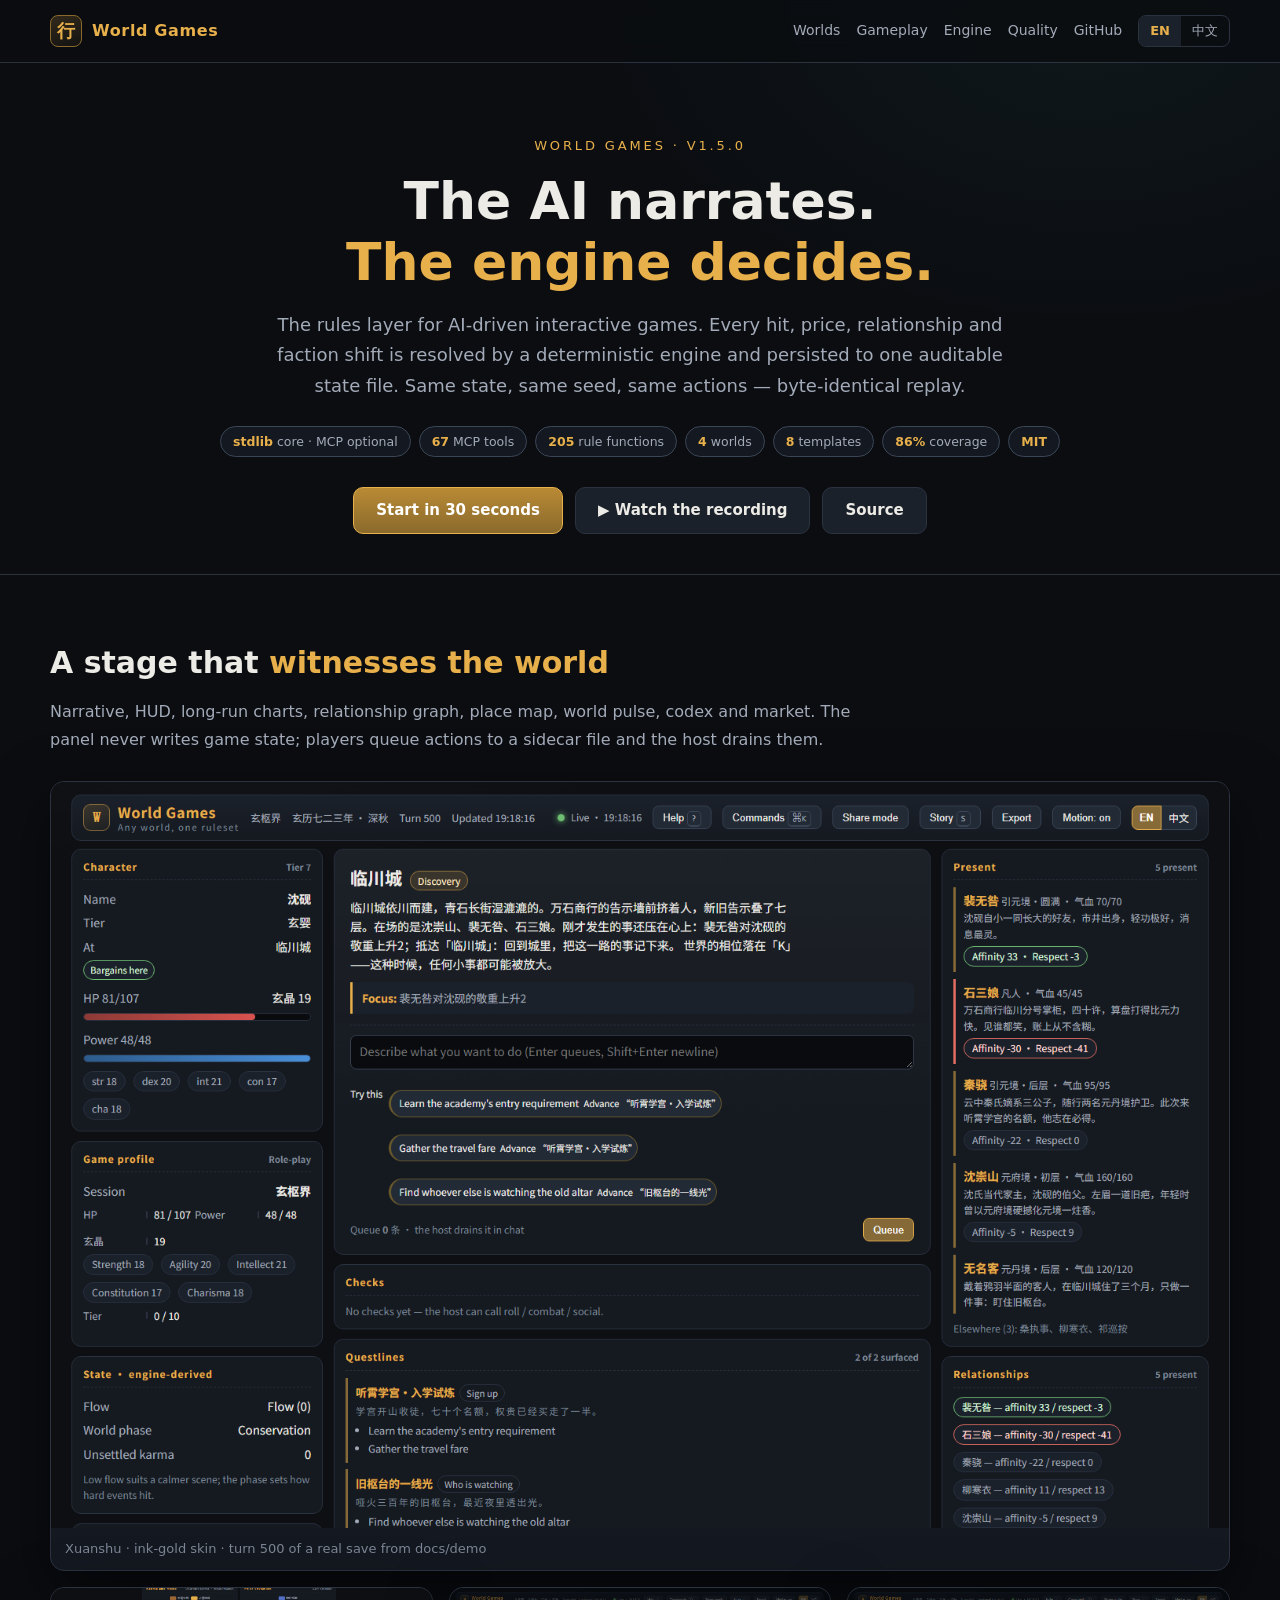
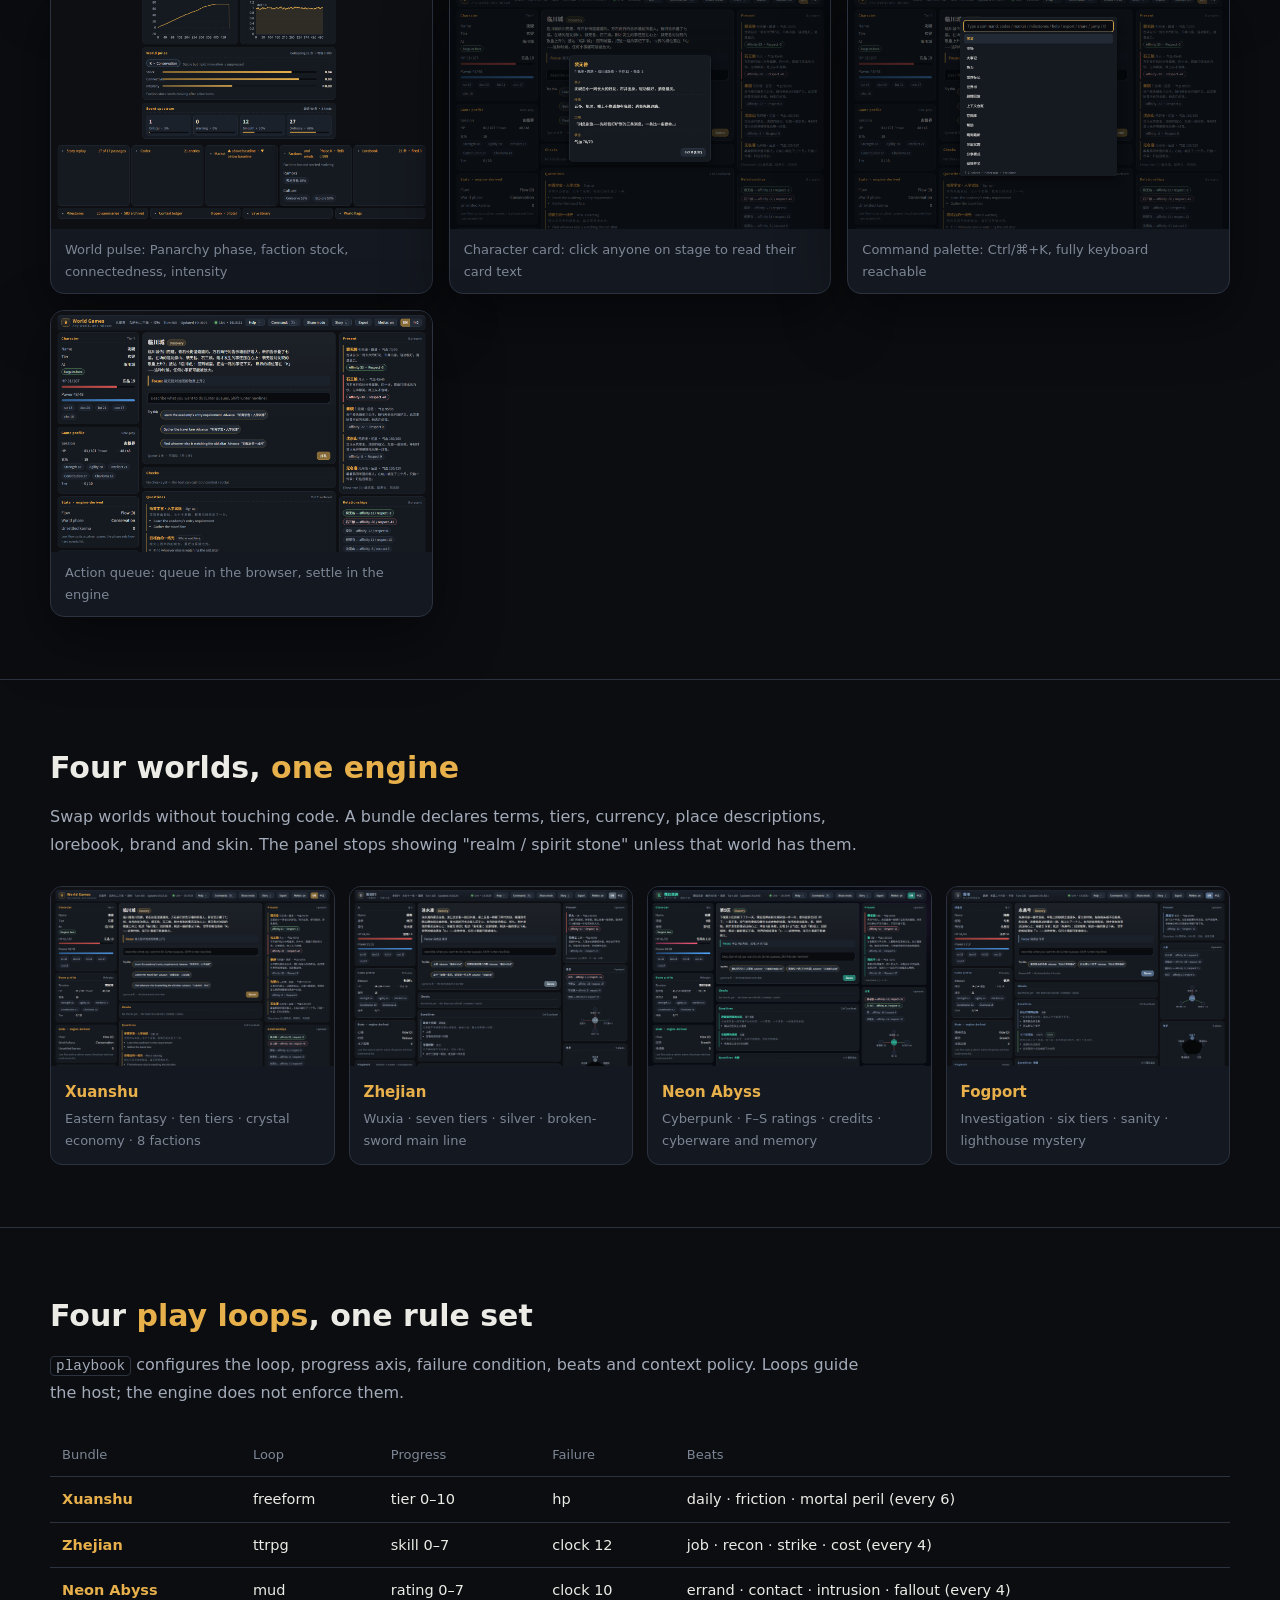
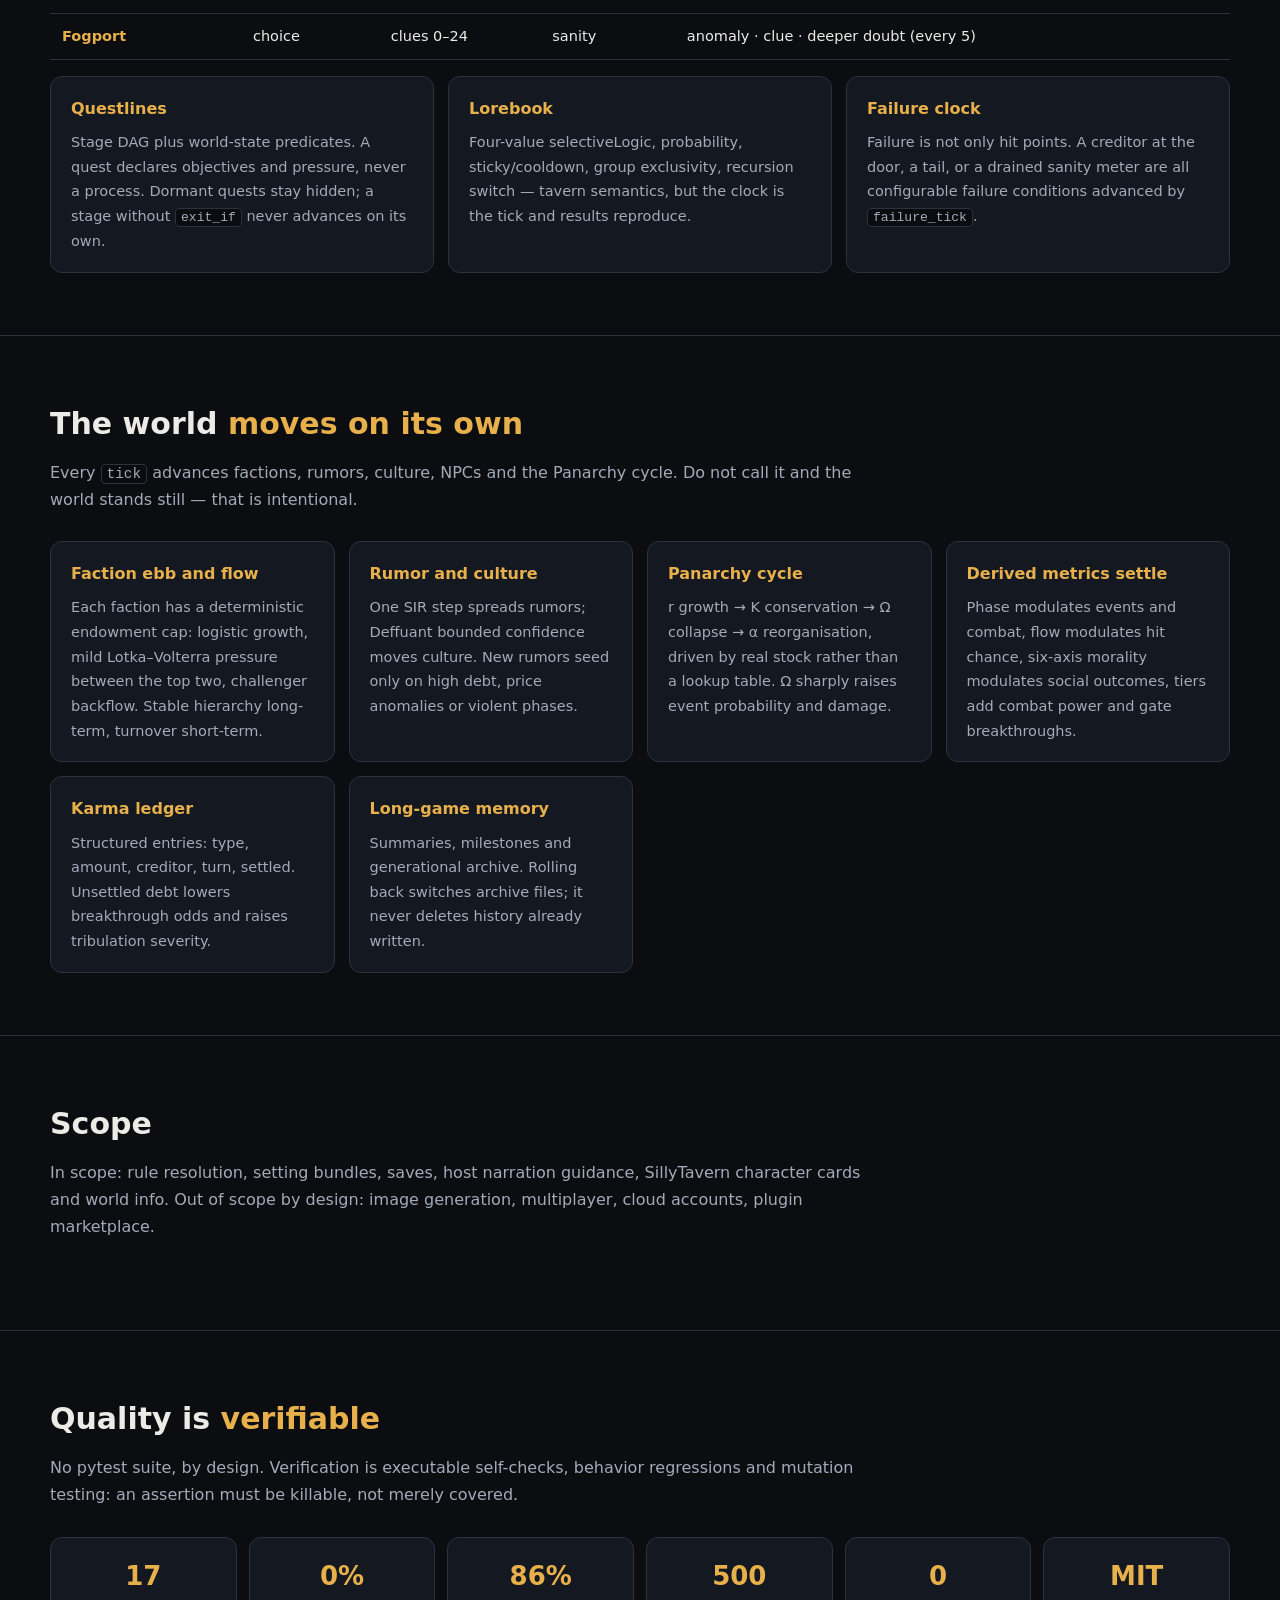
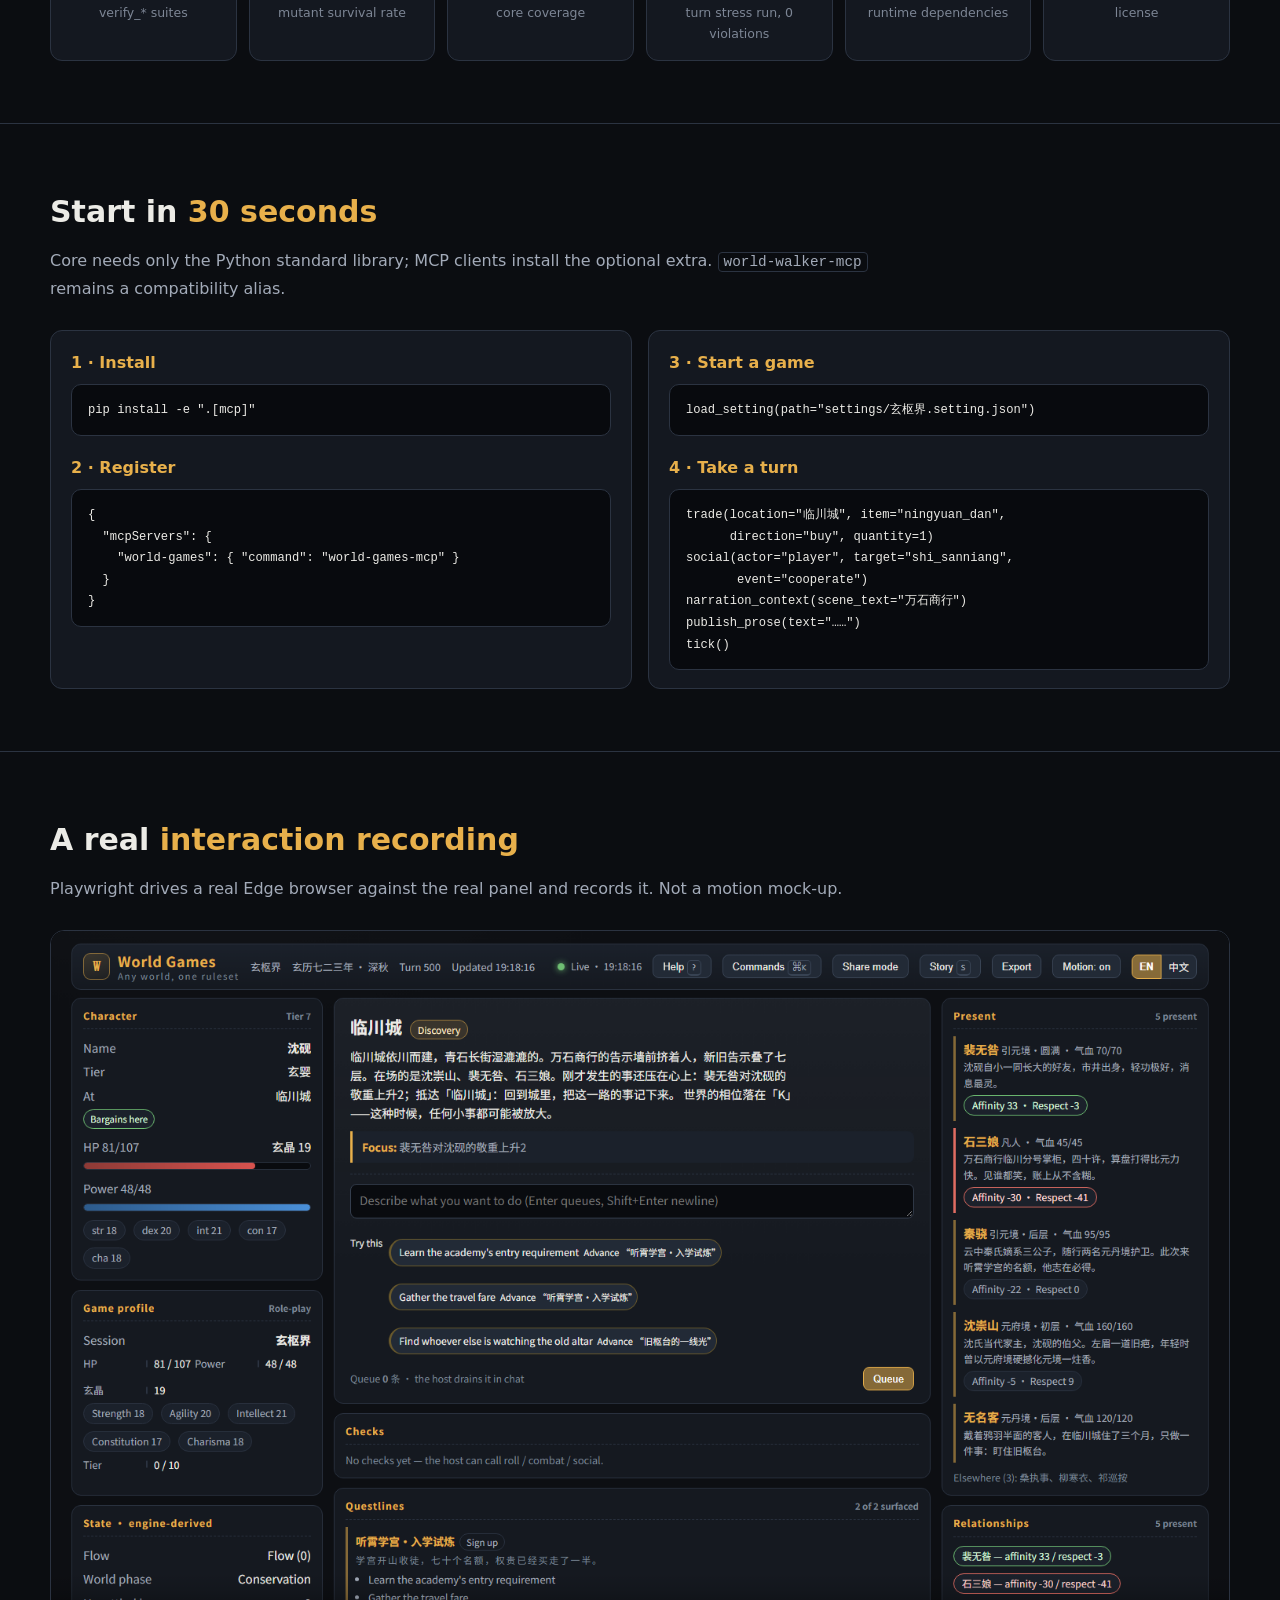
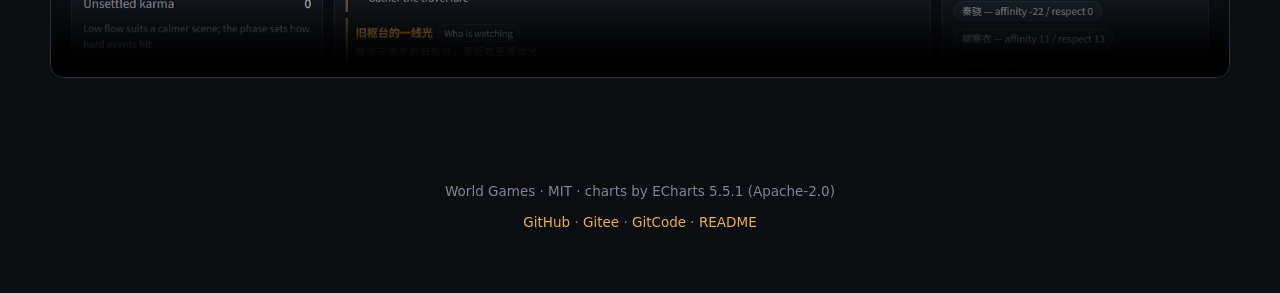
==== commit 2262020e: "feat(mechanisms): v1.8.0 五项机制落地，从可审计升级到可重放 按 docs/PRIOR_ART.md 里标 [建议] 的五项机制全部实现，并补上让项目更像 游戏的三块体验。核心" ====
--- a/docs/index.html
+++ b/docs/index.html
@@ -6,7 +6,7 @@
 <title>World Games — the AI narrates, the engine decides</title>
 <meta name="description" content="The rules layer for AI-driven interactive games: deterministic rule resolution, 64 MCP tools, a read-only live stage, four playable worlds." />
 <meta property="og:title" content="World Games" />
-<meta property="og:description" content="The AI narrates. The engine decides. 191 rule functions, 64 MCP tools, 4 playable worlds." />
+<meta property="og:description" content="The AI narrates. The engine decides. 205 rule functions, 67 MCP tools, 4 playable worlds." />
 <meta property="og:image" content="screenshots/stage-xuanshu.png" />
 <meta property="og:type" content="website" />
 <link rel="icon" href="data:image/svg+xml,%3Csvg xmlns='http://www.w3.org/2000/svg' viewBox='0 0 32 32'%3E%3Crect width='32' height='32' rx='7' fill='%230d0f13'/%3E%3Ctext x='16' y='22.5' font-size='17' text-anchor='middle' fill='%23e8b04b' font-family='serif'%3E%E8%A1%8C%3C/text%3E%3C/svg%3E" />
@@ -179,8 +179,8 @@
     </p>
     <div class="badges">
       <span class="badge"><b data-lang="en">stdlib</b><b data-lang="zh">标准库</b> <span data-lang="en">core · MCP optional</span><span data-lang="zh">核心 · MCP 可选</span></span>
-      <span class="badge"><b>64</b> <span data-lang="en">MCP tools</span><span data-lang="zh">个 MCP 工具</span></span>
-      <span class="badge"><b>191</b> <span data-lang="en">rule functions</span><span data-lang="zh">个规则函数</span></span>
+      <span class="badge"><b>67</b> <span data-lang="en">MCP tools</span><span data-lang="zh">个 MCP 工具</span></span>
+      <span class="badge"><b>205</b> <span data-lang="en">rule functions</span><span data-lang="zh">个规则函数</span></span>
       <span class="badge"><b>4</b> <span data-lang="en">worlds</span><span data-lang="zh">套世界</span></span>
       <span class="badge"><b>8</b> <span data-lang="en">templates</span><span data-lang="zh">套模板</span></span>
       <span class="badge"><b>86%</b> <span data-lang="en">coverage</span><span data-lang="zh">覆盖率</span></span>
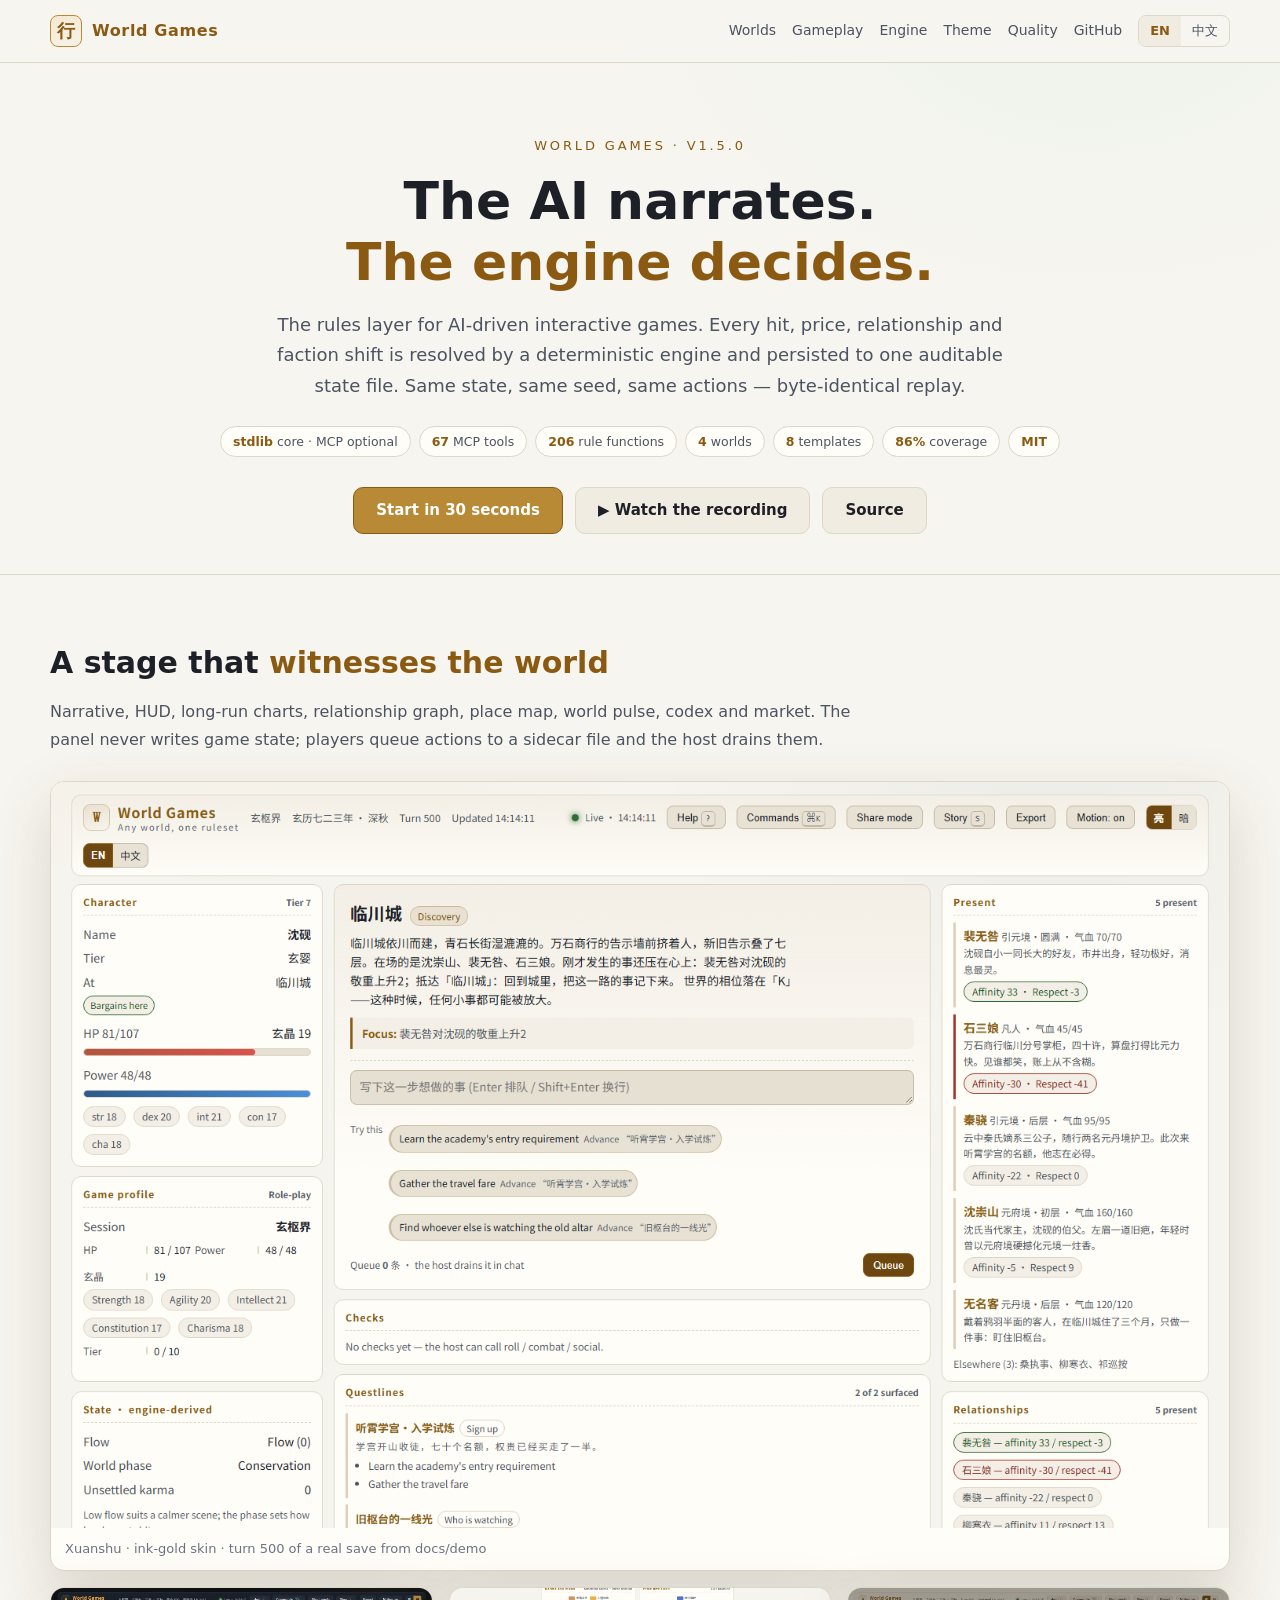
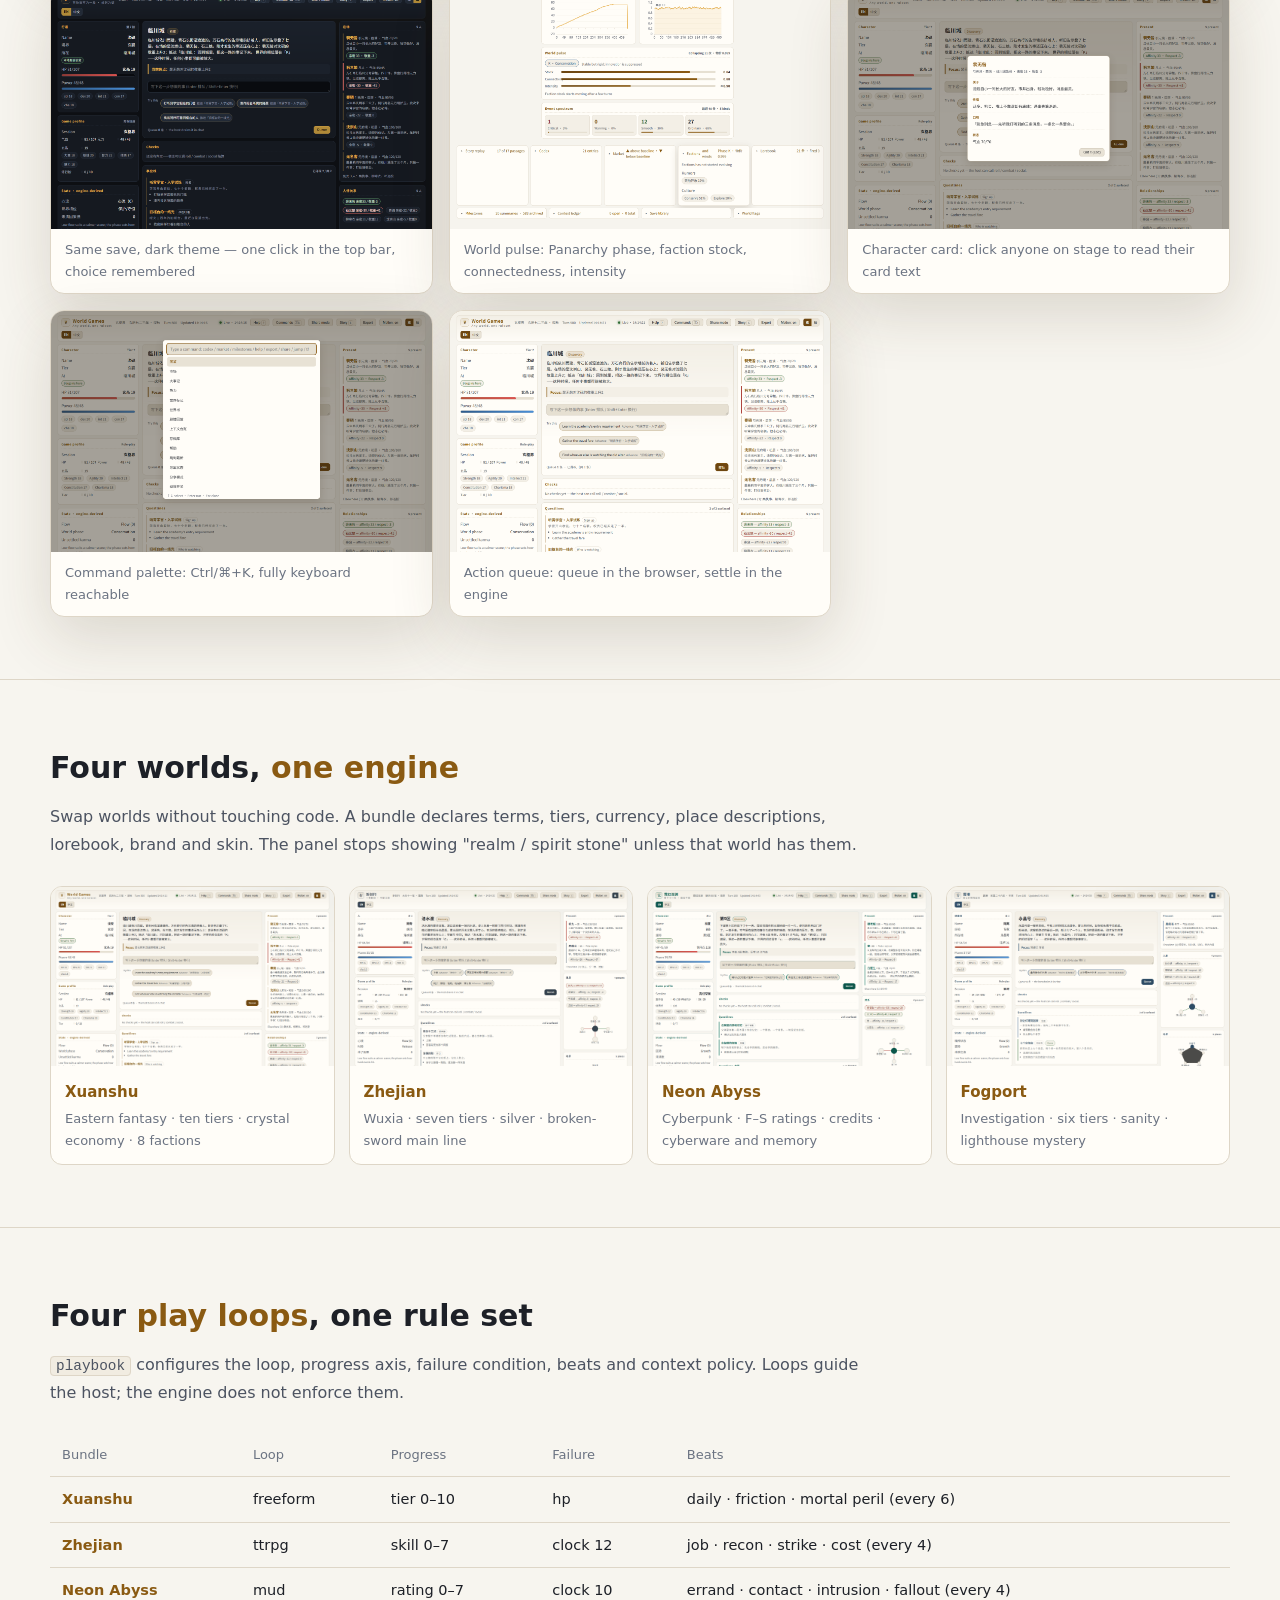
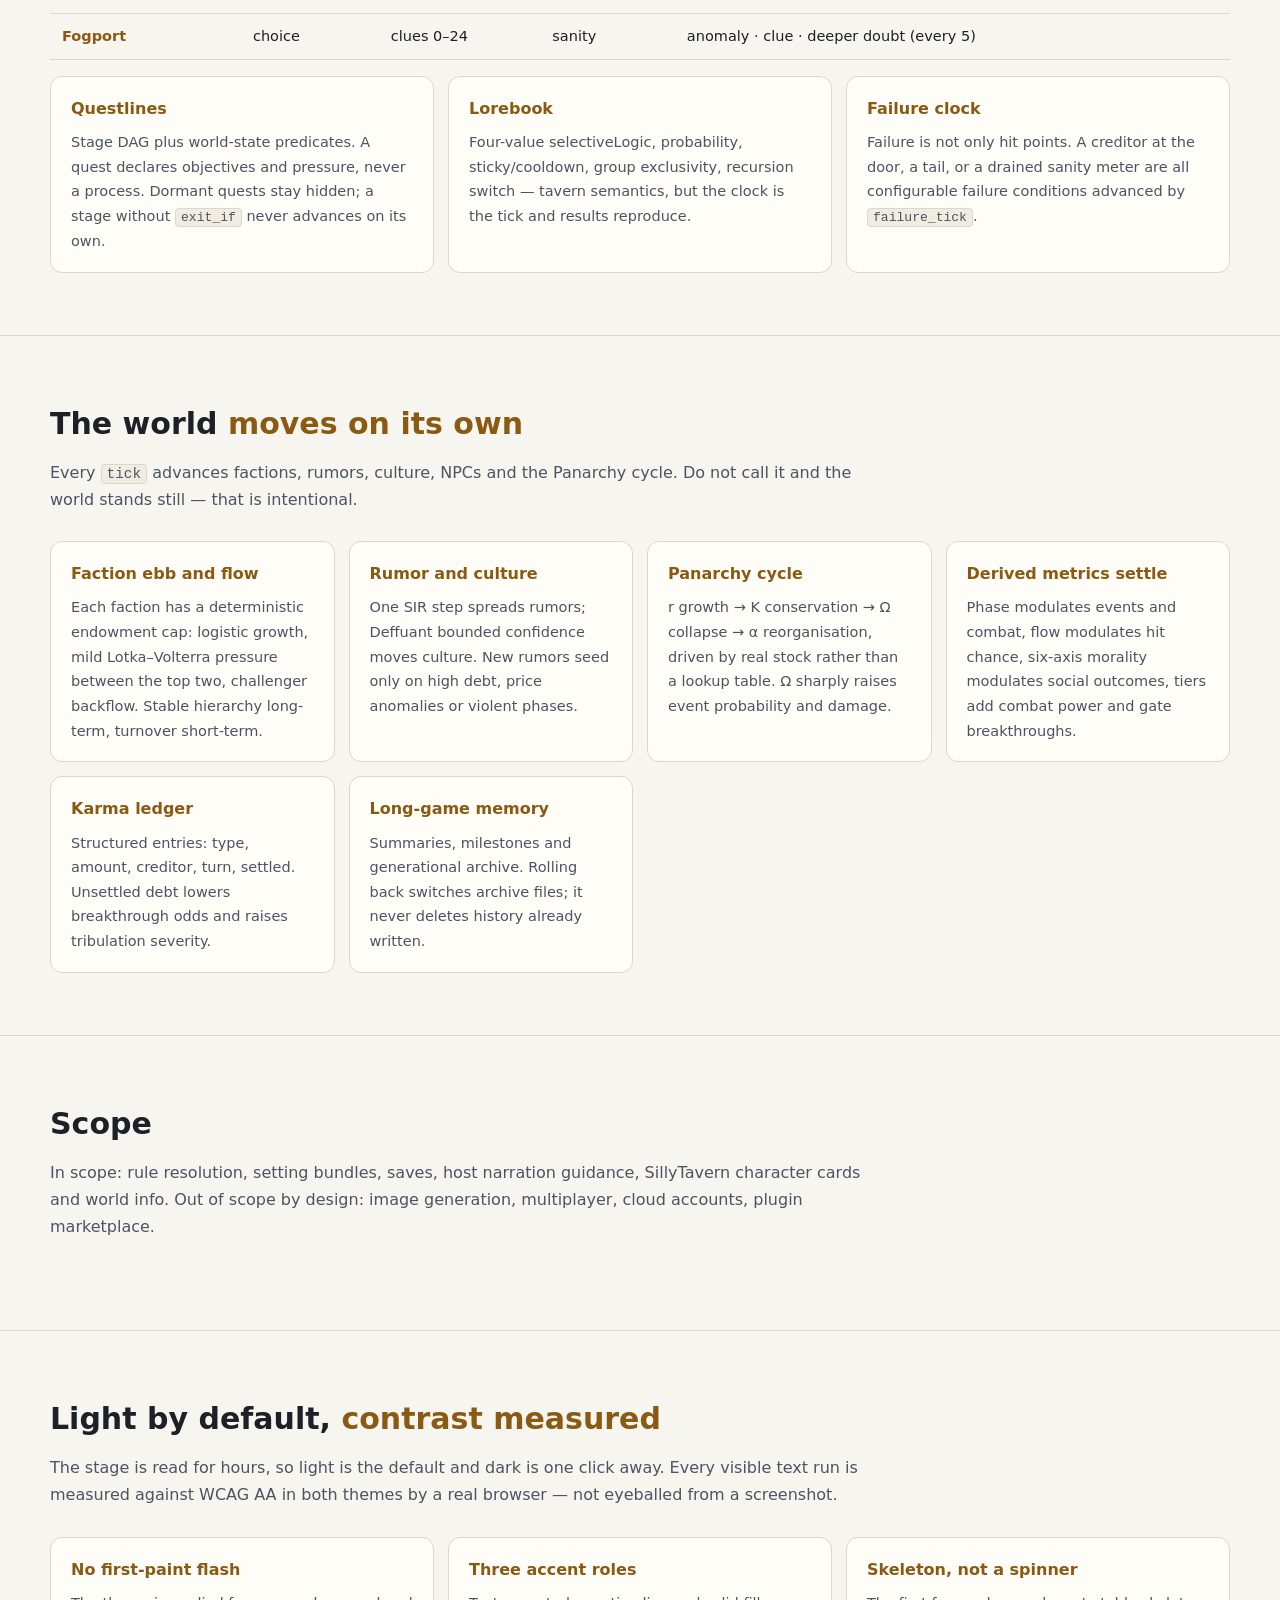
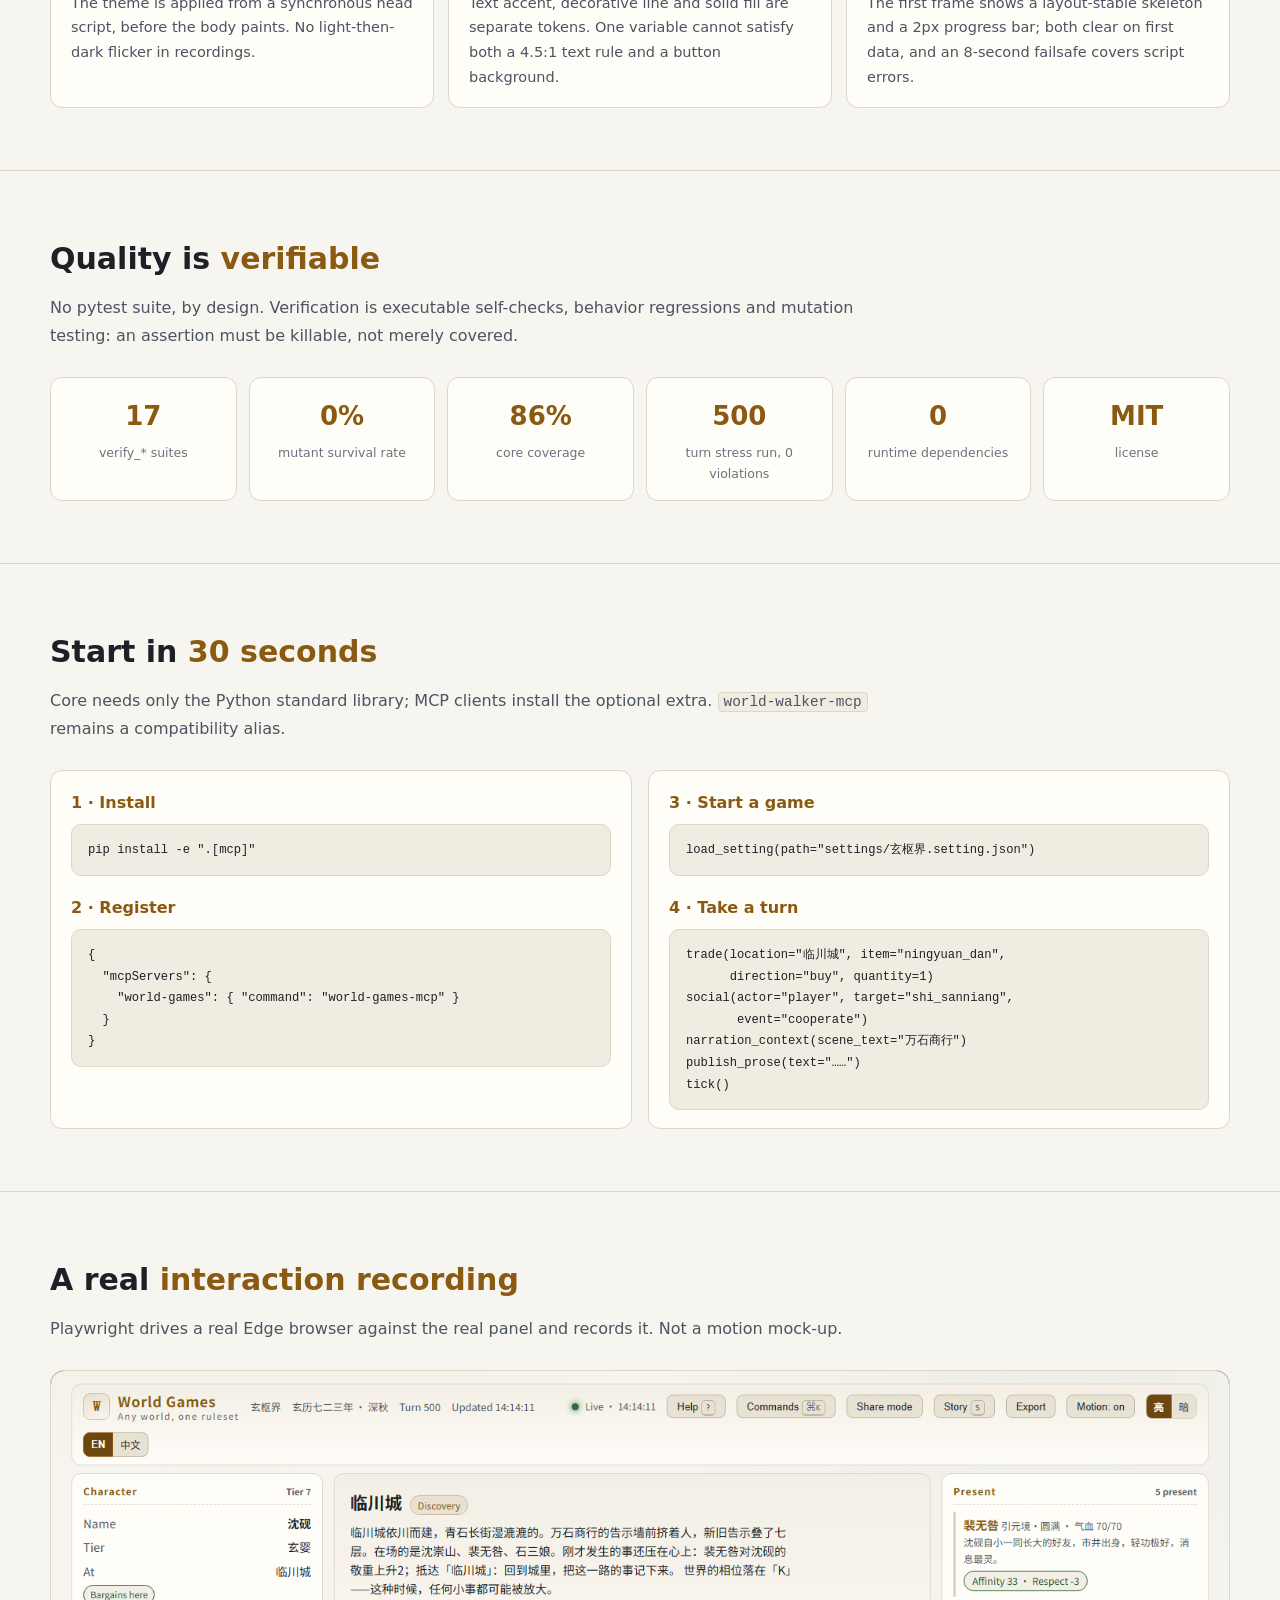
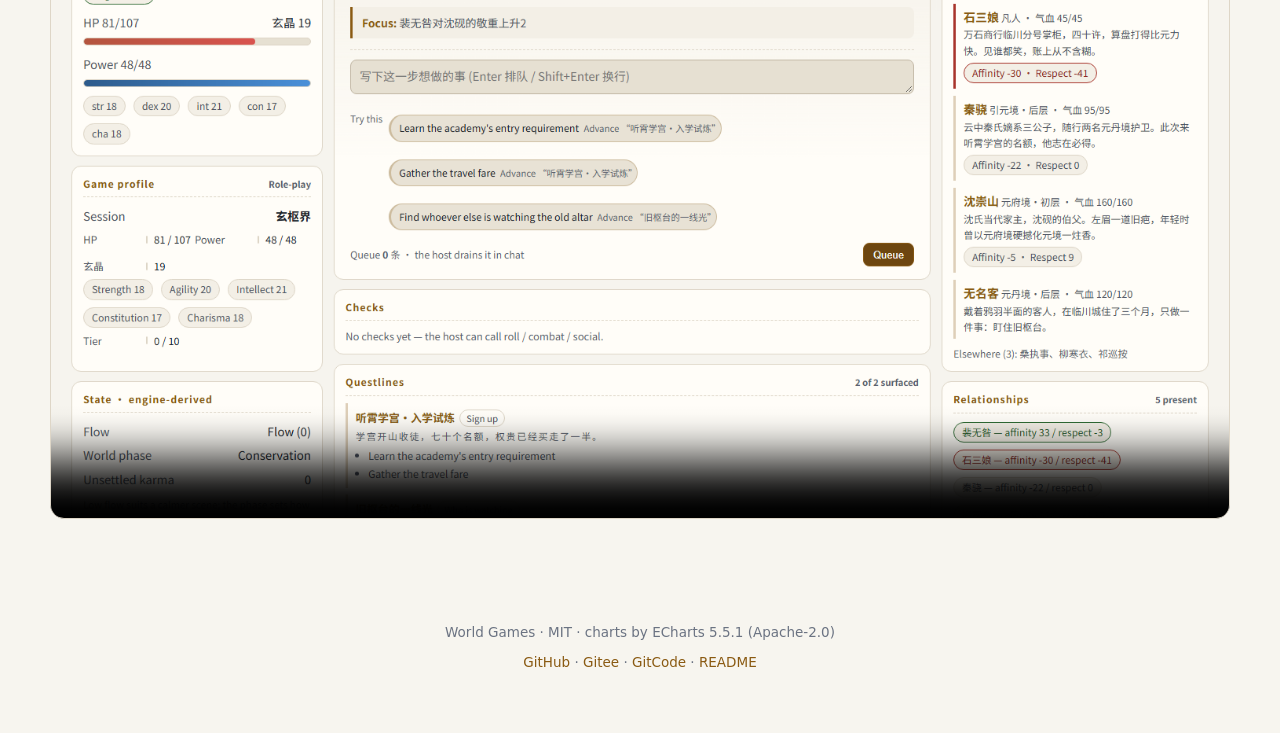
==== commit 5327504c: "docs(release): 发布规程门禁步数同步到 33" ====
--- a/docs/index.html
+++ b/docs/index.html
@@ -6,15 +6,27 @@
 <title>World Games — the AI narrates, the engine decides</title>
 <meta name="description" content="The rules layer for AI-driven interactive games: deterministic rule resolution, 64 MCP tools, a read-only live stage, four playable worlds." />
 <meta property="og:title" content="World Games" />
-<meta property="og:description" content="The AI narrates. The engine decides. 205 rule functions, 67 MCP tools, 4 playable worlds." />
+<meta property="og:description" content="The AI narrates. The engine decides. 206 rule functions, 67 MCP tools, 4 playable worlds." />
 <meta property="og:image" content="screenshots/stage-xuanshu.png" />
 <meta property="og:type" content="website" />
 <link rel="icon" href="data:image/svg+xml,%3Csvg xmlns='http://www.w3.org/2000/svg' viewBox='0 0 32 32'%3E%3Crect width='32' height='32' rx='7' fill='%230d0f13'/%3E%3Ctext x='16' y='22.5' font-size='17' text-anchor='middle' fill='%23e8b04b' font-family='serif'%3E%E8%A1%8C%3C/text%3E%3C/svg%3E" />
 <style>
+  /* 亮色默认，系统偏好暗色时自动切换（Pages 是对外门面，跟随访客环境最稳） */
   :root {
-    --bg: #0b0d11; --surface: #141820; --surface2: #1b212b; --line: #2b3341;
-    --text: #ecebe6; --dim: #a3abb9; --faint: #7d8695;
-    --accent: #e8b04b; --accent-dim: #8a6a2c; --danger: #e06c62; --success: #6fbf73;
+    --bg: #f7f5ef; --surface: #fffdf8; --surface2: #f1ece1; --line: #ded6c7;
+    --text: #1d2027; --dim: #4c5361; --faint: #6b7382;
+    --accent: #8a5a12; --accent-dim: #b98a35; --danger: #a8342b; --success: #2f6b34;
+    --code-bg: #f1ece1; --nav-bg: rgba(247,245,239,.88); --shot-shadow: 0 20px 60px rgba(72,58,34,.16);
+    color-scheme: light;
+  }
+  @media (prefers-color-scheme: dark) {
+    :root {
+      --bg: #0b0d11; --surface: #141820; --surface2: #1b212b; --line: #2b3341;
+      --text: #ecebe6; --dim: #a3abb9; --faint: #7d8695;
+      --accent: #e8b04b; --accent-dim: #8a6a2c; --danger: #e06c62; --success: #6fbf73;
+      --code-bg: #0a0c10; --nav-bg: rgba(11,13,17,.86); --shot-shadow: 0 20px 60px rgba(0,0,0,.5);
+      color-scheme: dark;
+    }
   }
   * { box-sizing: border-box; margin: 0; padding: 0; }
   html { scroll-behavior: smooth; }
@@ -31,17 +43,17 @@
   a:hover { text-decoration: underline; }
   code, pre { font-family: ui-monospace, "Cascadia Code", Consolas, monospace; }
   pre {
-    background: #080a0e; border: 1px solid var(--line); border-radius: 10px;
+    background: var(--code-bg); border: 1px solid var(--line); border-radius: 10px;
     padding: 14px 16px; overflow: auto; font-size: 13.5px; line-height: 1.6;
   }
-  code { background: #0a0c10; border: 1px solid var(--line); border-radius: 4px;
+  code { background: var(--code-bg); border: 1px solid var(--line); border-radius: 4px;
          padding: 1px 5px; font-size: .9em; }
   pre code { background: none; border: 0; padding: 0; }
   .wrap { width: min(1180px, calc(100% - 40px)); margin: 0 auto; }
 
   nav {
     position: sticky; top: 0; z-index: 20;
-    background: rgba(11,13,17,.86); backdrop-filter: blur(10px);
+    background: var(--nav-bg); backdrop-filter: blur(10px);
     border-bottom: 1px solid var(--line);
   }
   nav .wrap { display: flex; align-items: center; gap: 18px; height: 62px; flex-wrap: wrap; }
@@ -70,7 +82,7 @@
   .lede { color: var(--dim); font-size: clamp(15px, 1.5vw, 18px); max-width: 760px; margin: 0 auto; }
   .badges { display: flex; gap: 8px; justify-content: center; flex-wrap: wrap; margin: 24px 0 30px; }
   .badge {
-    font-size: 12.5px; color: var(--dim); border: 1px solid #3b4657;
+    font-size: 12.5px; color: var(--dim); border: 1px solid var(--line);
     background: var(--surface); border-radius: 999px; padding: 4px 12px;
   }
   .badge b { color: var(--accent); font-weight: 600; }
@@ -91,7 +103,7 @@
 
   .shot {
     border: 1px solid var(--line); border-radius: 14px; overflow: hidden;
-    background: var(--surface); box-shadow: 0 20px 60px rgba(0,0,0,.5);
+    background: var(--surface); box-shadow: var(--shot-shadow);
   }
   .shot img { display: block; width: 100%; height: auto; }
   .caption { color: var(--faint); font-size: 13px; padding: 10px 14px; }
@@ -153,6 +165,7 @@
       <a href="#worlds"><span data-lang="en">Worlds</span><span data-lang="zh">四套世界</span></a>
       <a href="#gameplay"><span data-lang="en">Gameplay</span><span data-lang="zh">玩法</span></a>
       <a href="#mechanics"><span data-lang="en">Engine</span><span data-lang="zh">引擎</span></a>
+      <a href="#theme"><span data-lang="en">Theme</span><span data-lang="zh">主题</span></a>
       <a href="#quality"><span data-lang="en">Quality</span><span data-lang="zh">质量</span></a>
       <a href="https://github.com/badhope/world-walker">GitHub</a>
       <span class="lang" role="group" aria-label="Language">
@@ -180,7 +193,7 @@
     <div class="badges">
       <span class="badge"><b data-lang="en">stdlib</b><b data-lang="zh">标准库</b> <span data-lang="en">core · MCP optional</span><span data-lang="zh">核心 · MCP 可选</span></span>
       <span class="badge"><b>67</b> <span data-lang="en">MCP tools</span><span data-lang="zh">个 MCP 工具</span></span>
-      <span class="badge"><b>205</b> <span data-lang="en">rule functions</span><span data-lang="zh">个规则函数</span></span>
+      <span class="badge"><b>206</b> <span data-lang="en">rule functions</span><span data-lang="zh">个规则函数</span></span>
       <span class="badge"><b>4</b> <span data-lang="en">worlds</span><span data-lang="zh">套世界</span></span>
       <span class="badge"><b>8</b> <span data-lang="en">templates</span><span data-lang="zh">套模板</span></span>
       <span class="badge"><b>86%</b> <span data-lang="en">coverage</span><span data-lang="zh">覆盖率</span></span>
@@ -211,6 +224,7 @@
       </div>
     </div>
     <div class="grid2" style="margin-top:16px">
+      <div class="shot"><img src="screenshots/stage-xuanshu-dark.png" alt="The same save in dark theme" loading="lazy" /><div class="caption"><span data-lang="en">Same save, dark theme — one click in the top bar, choice remembered</span><span data-lang="zh">同一存档的暗色主题——顶栏一键切换，选择会被记住</span></div></div>
       <div class="shot"><img src="screenshots/drawer-world.png" alt="World pulse" loading="lazy" /><div class="caption"><span data-lang="en">World pulse: Panarchy phase, faction stock, connectedness, intensity</span><span data-lang="zh">世界脉搏：Panarchy 相位 / 势力存量 / 连接度 / 烈度</span></div></div>
       <div class="shot"><img src="screenshots/character-card.png" alt="Character card" loading="lazy" /><div class="caption"><span data-lang="en">Character card: click anyone on stage to read their card text</span><span data-lang="zh">角色卡：点开在场人物，读卡面文字</span></div></div>
       <div class="shot"><img src="screenshots/command-palette.png" alt="Command palette" loading="lazy" /><div class="caption"><span data-lang="en">Command palette: Ctrl/⌘+K, fully keyboard reachable</span><span data-lang="zh">命令面板：Ctrl/⌘+K，全键盘可达</span></div></div>
@@ -330,6 +344,29 @@
   </div>
 </section>
 
+<section id="theme">
+  <div class="wrap">
+    <h2><span data-lang="en">Light by default, <span class="accent">contrast measured</span></span><span data-lang="zh">默认亮色<span class="accent">对比度实测</span></span></h2>
+    <p class="sub">
+      <span data-lang="en">The stage is read for hours, so light is the default and dark is one click away.
+      Every visible text run is measured against WCAG AA in both themes by a real browser — not eyeballed from a screenshot.</span>
+      <span data-lang="zh">主舞台是要长时间读的，所以默认亮色，暗色一键可达。
+      两套主题下每个可见文本都由真实浏览器实测 WCAG AA 对比度——不靠肉眼看截图。</span>
+    </p>
+    <div class="grid3">
+      <div class="card"><h3><span data-lang="en">No first-paint flash</span><span data-lang="zh">首帧不闪</span></h3>
+        <p><span data-lang="en">The theme is applied from a synchronous head script, before the body paints. No light-then-dark flicker in recordings.</span>
+        <span data-lang="zh">主题由 &lt;head&gt; 里的同步脚本在首帧前应用，不会先 paint 亮色再跳暗色。</span></p></div>
+      <div class="card"><h3><span data-lang="en">Three accent roles</span><span data-lang="zh">主色三分</span></h3>
+        <p><span data-lang="en">Text accent, decorative line and solid fill are separate tokens. One variable cannot satisfy both a 4.5:1 text rule and a button background.</span>
+        <span data-lang="zh">文字强调、装饰描边、实心填充是三个 token。一个变量无法同时满足 4.5:1 的文字规则与按钮底色。</span></p></div>
+      <div class="card"><h3><span data-lang="en">Skeleton, not a spinner</span><span data-lang="zh">骨架屏而非转圈</span></h3>
+        <p><span data-lang="en">The first frame shows a layout-stable skeleton and a 2px progress bar; both clear on first data, and an 8-second failsafe covers script errors.</span>
+        <span data-lang="zh">首帧是布局稳定的骨架屏 + 2px 进度条，数据到达即撤；脚本异常有 8 秒兜底。</span></p></div>
+    </div>
+  </div>
+</section>
+
 <section id="quality">
   <div class="wrap">
     <h2><span data-lang="en">Quality is <span class="accent">verifiable</span></span><span data-lang="zh">质量是<span class="accent">可验证的</span></span></h2>
